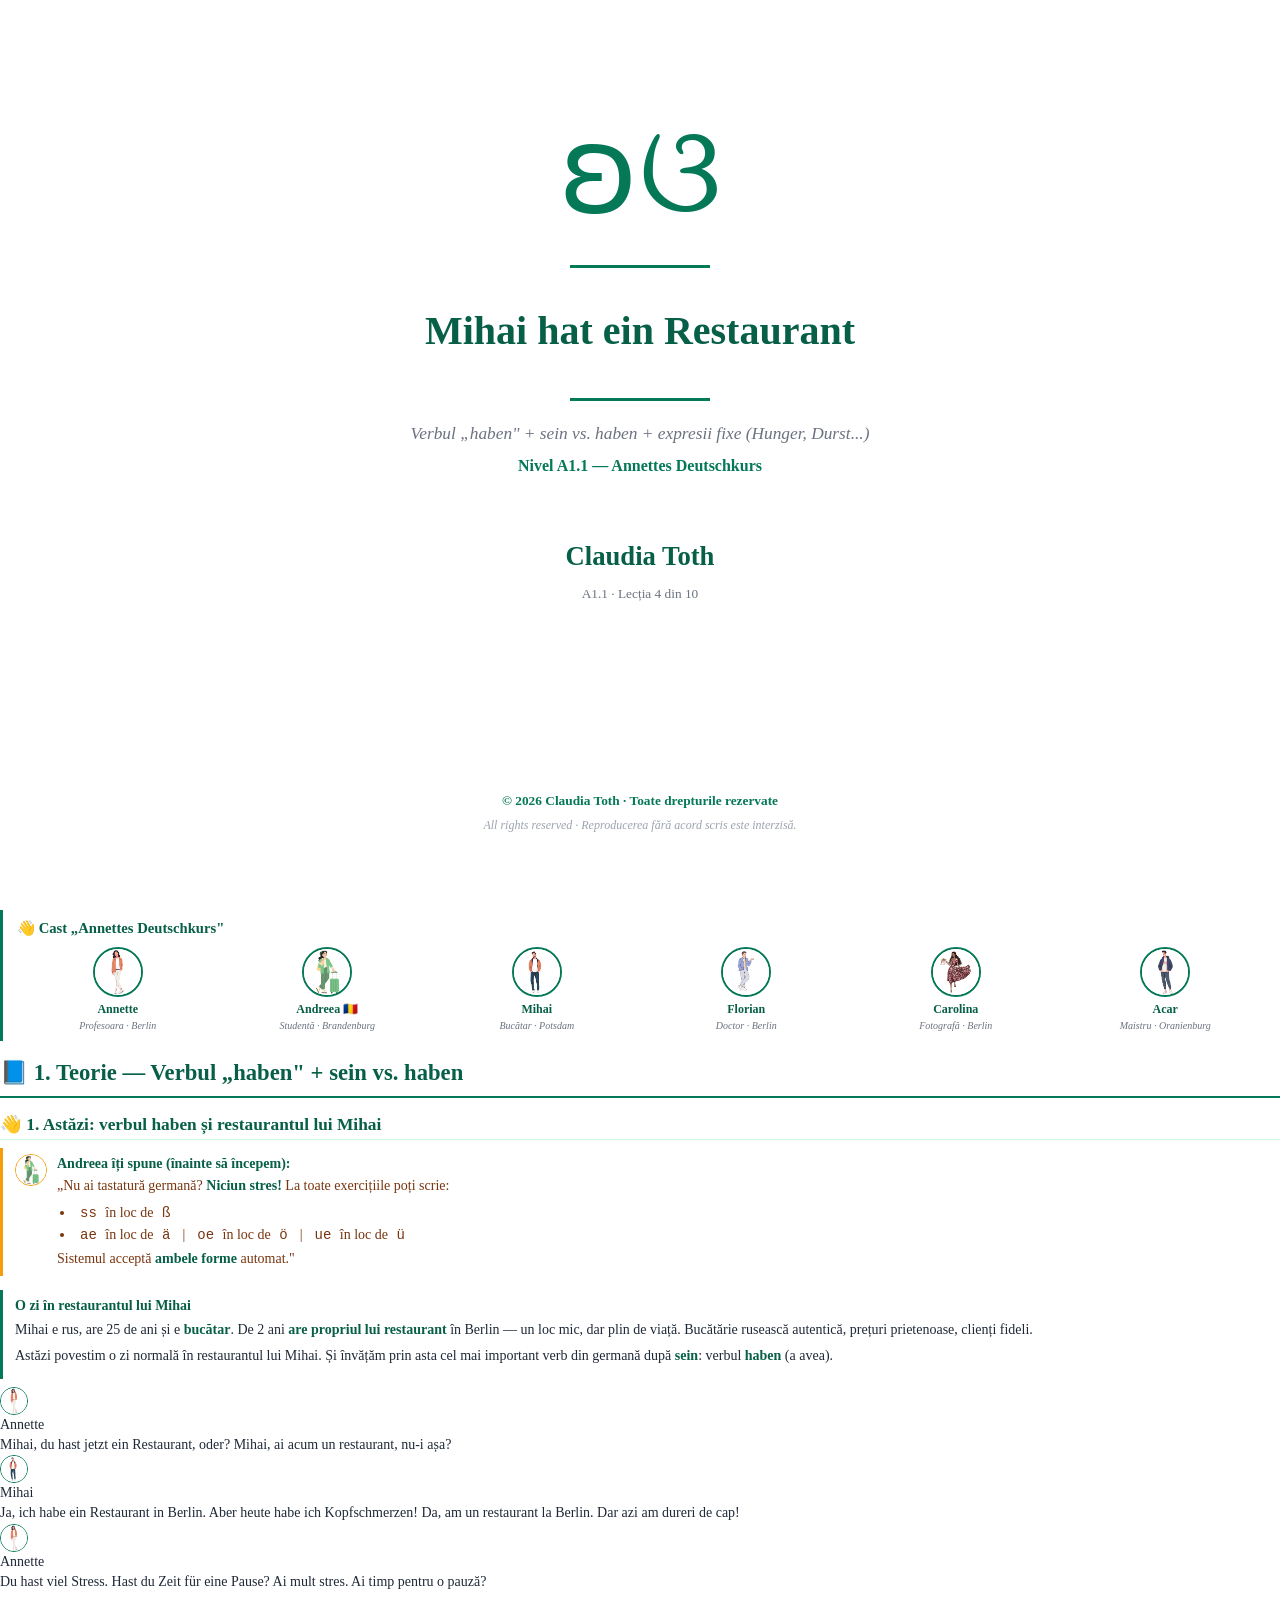
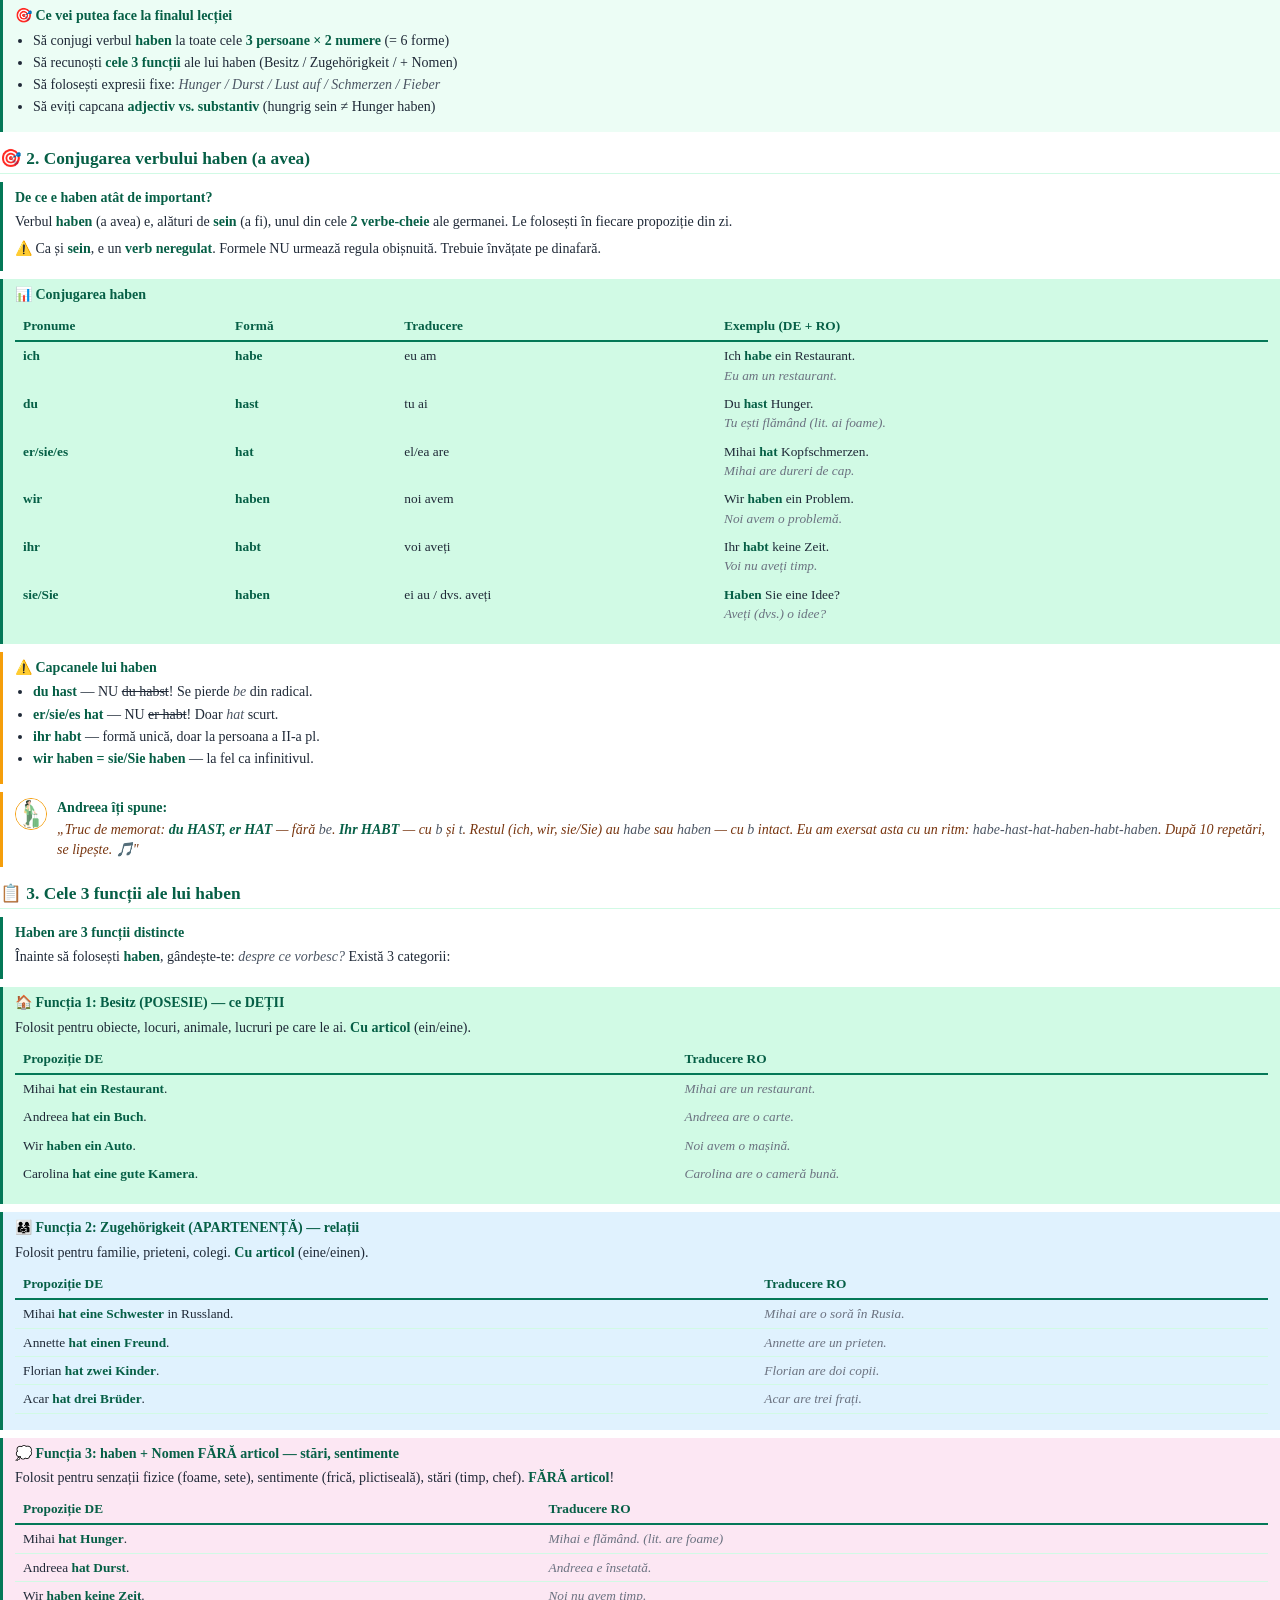
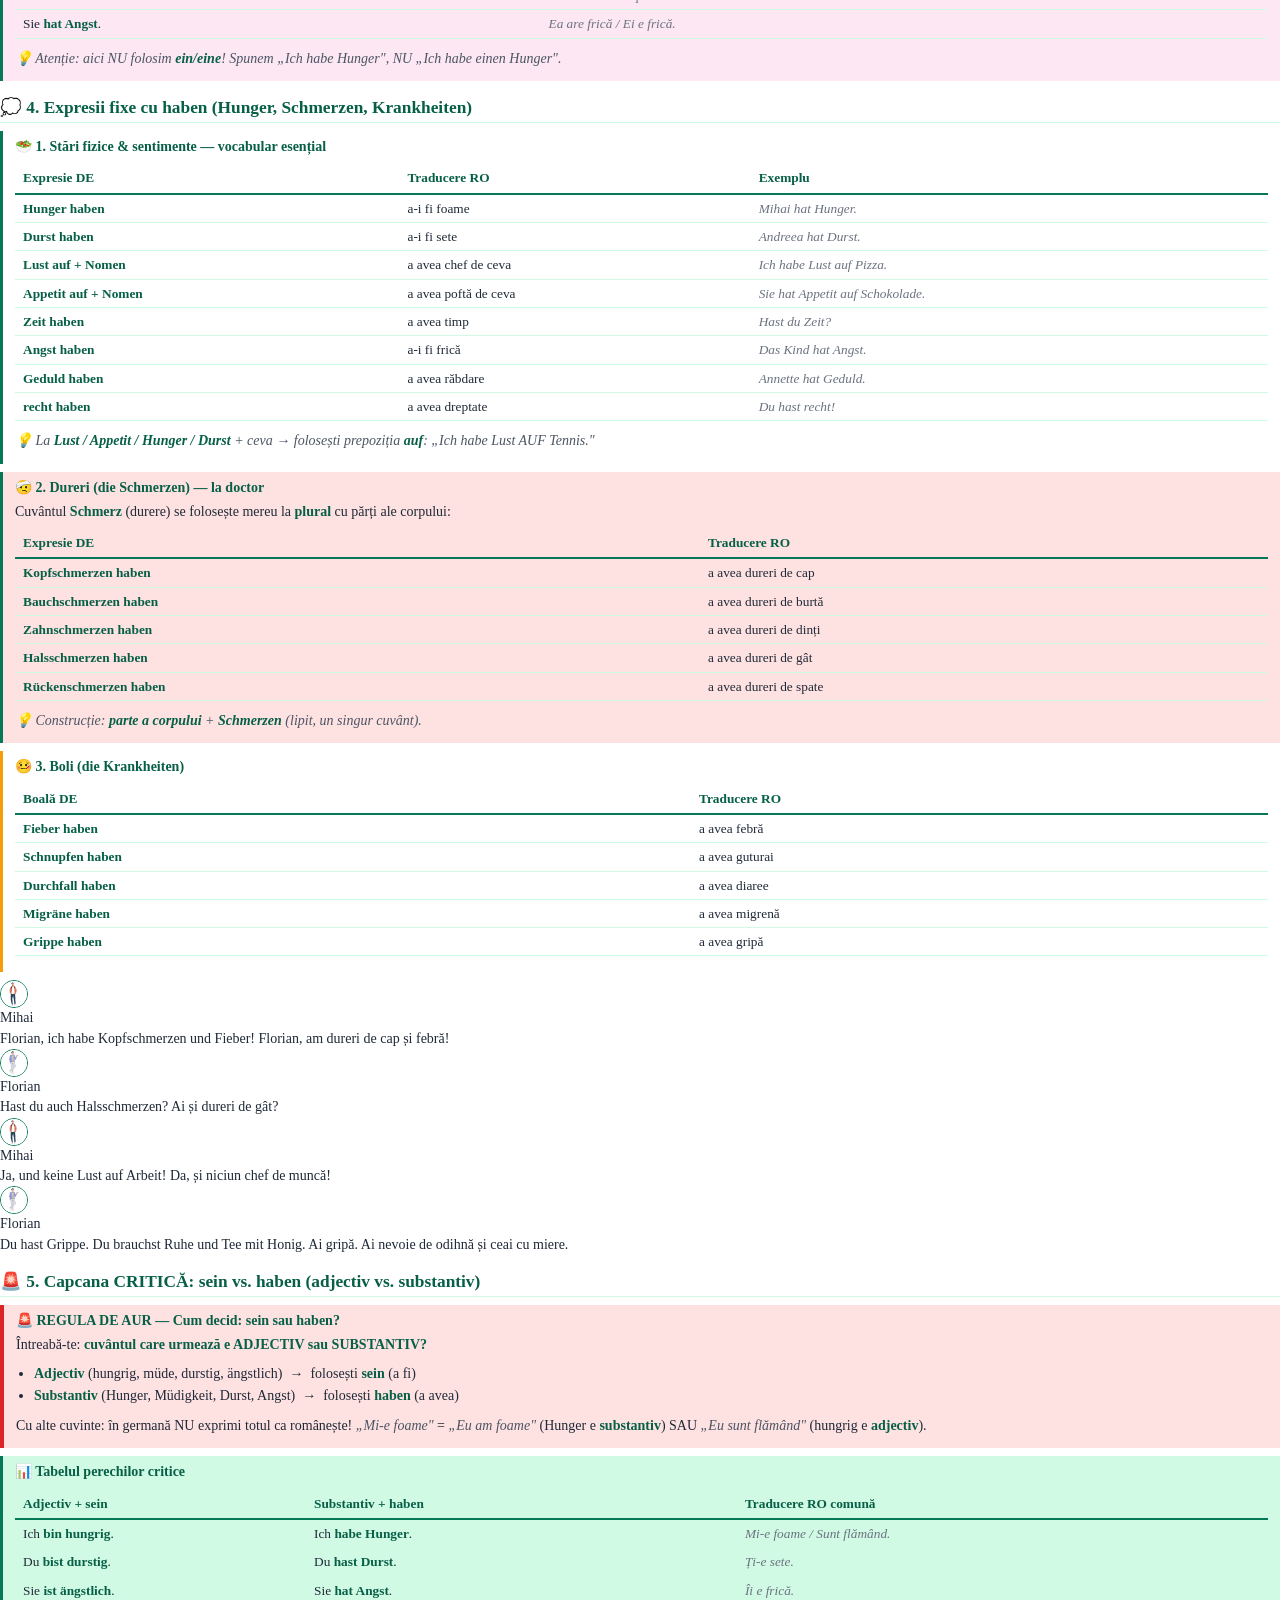
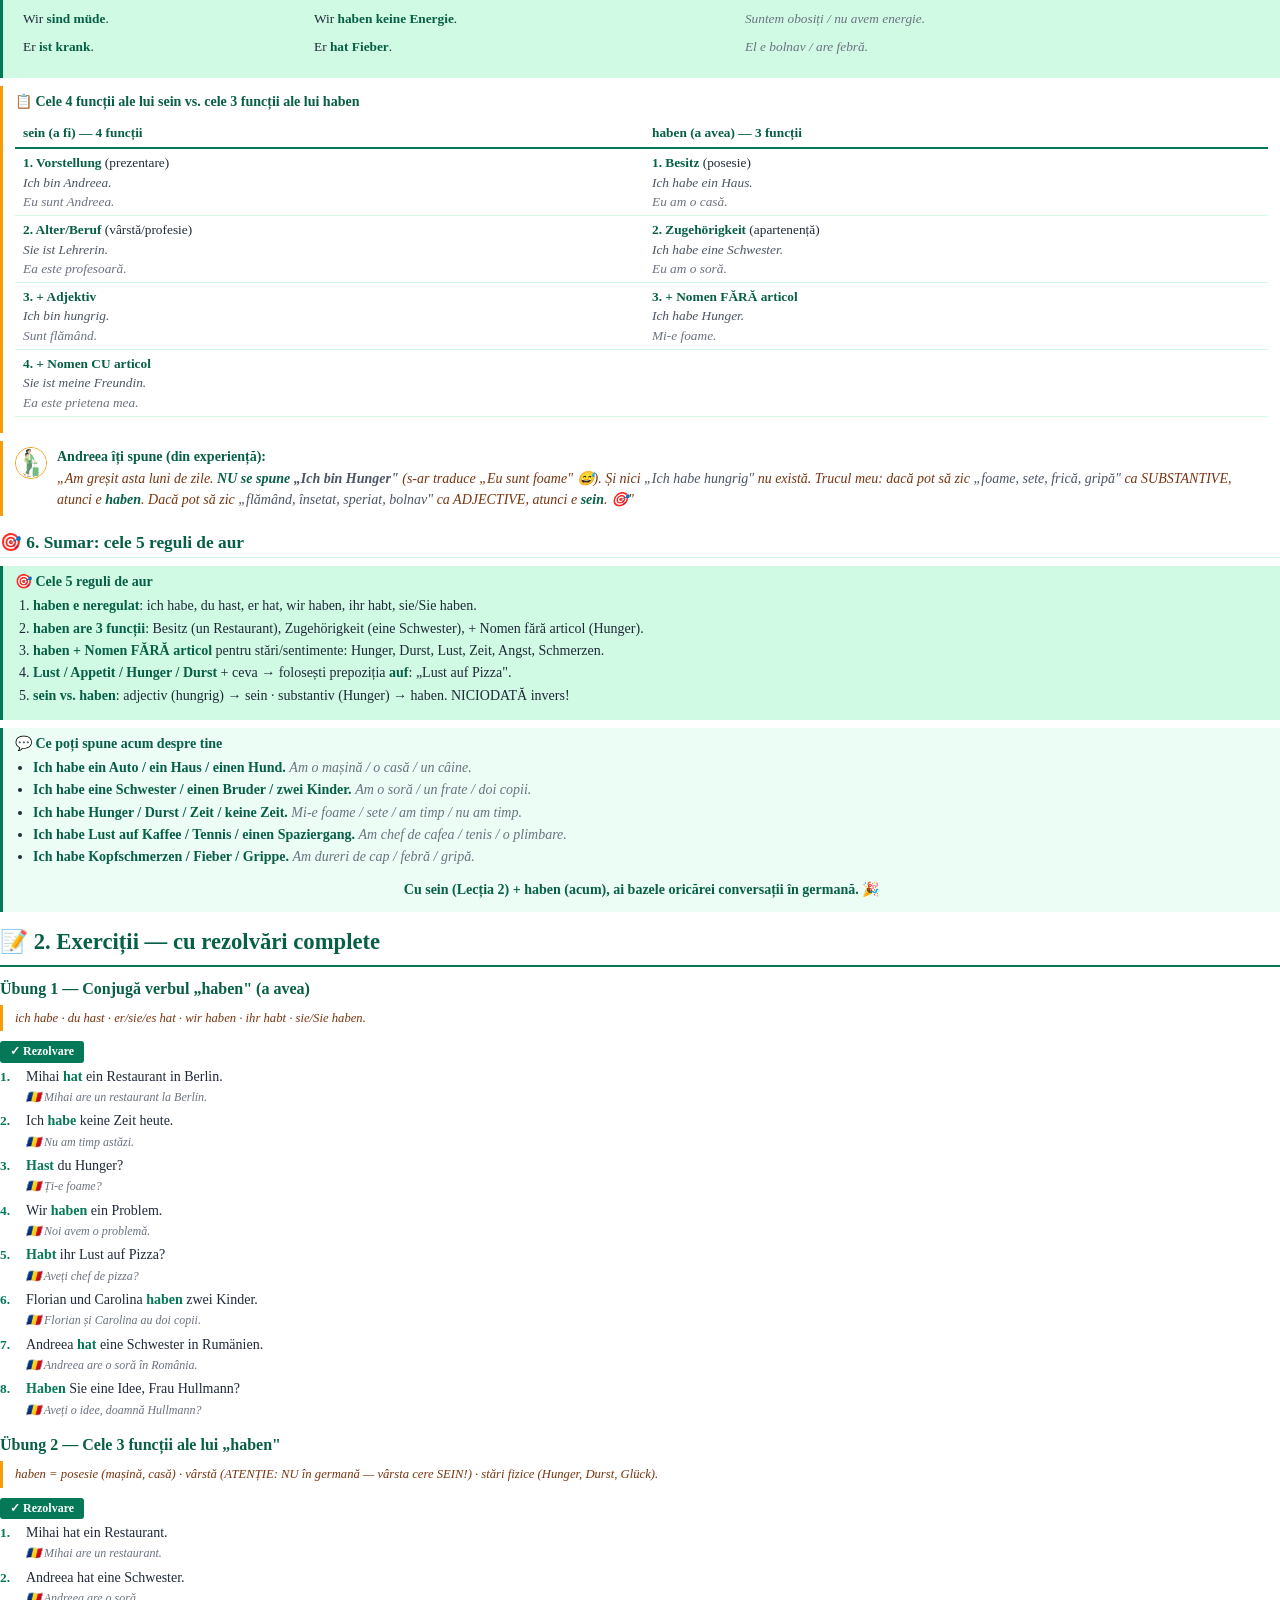
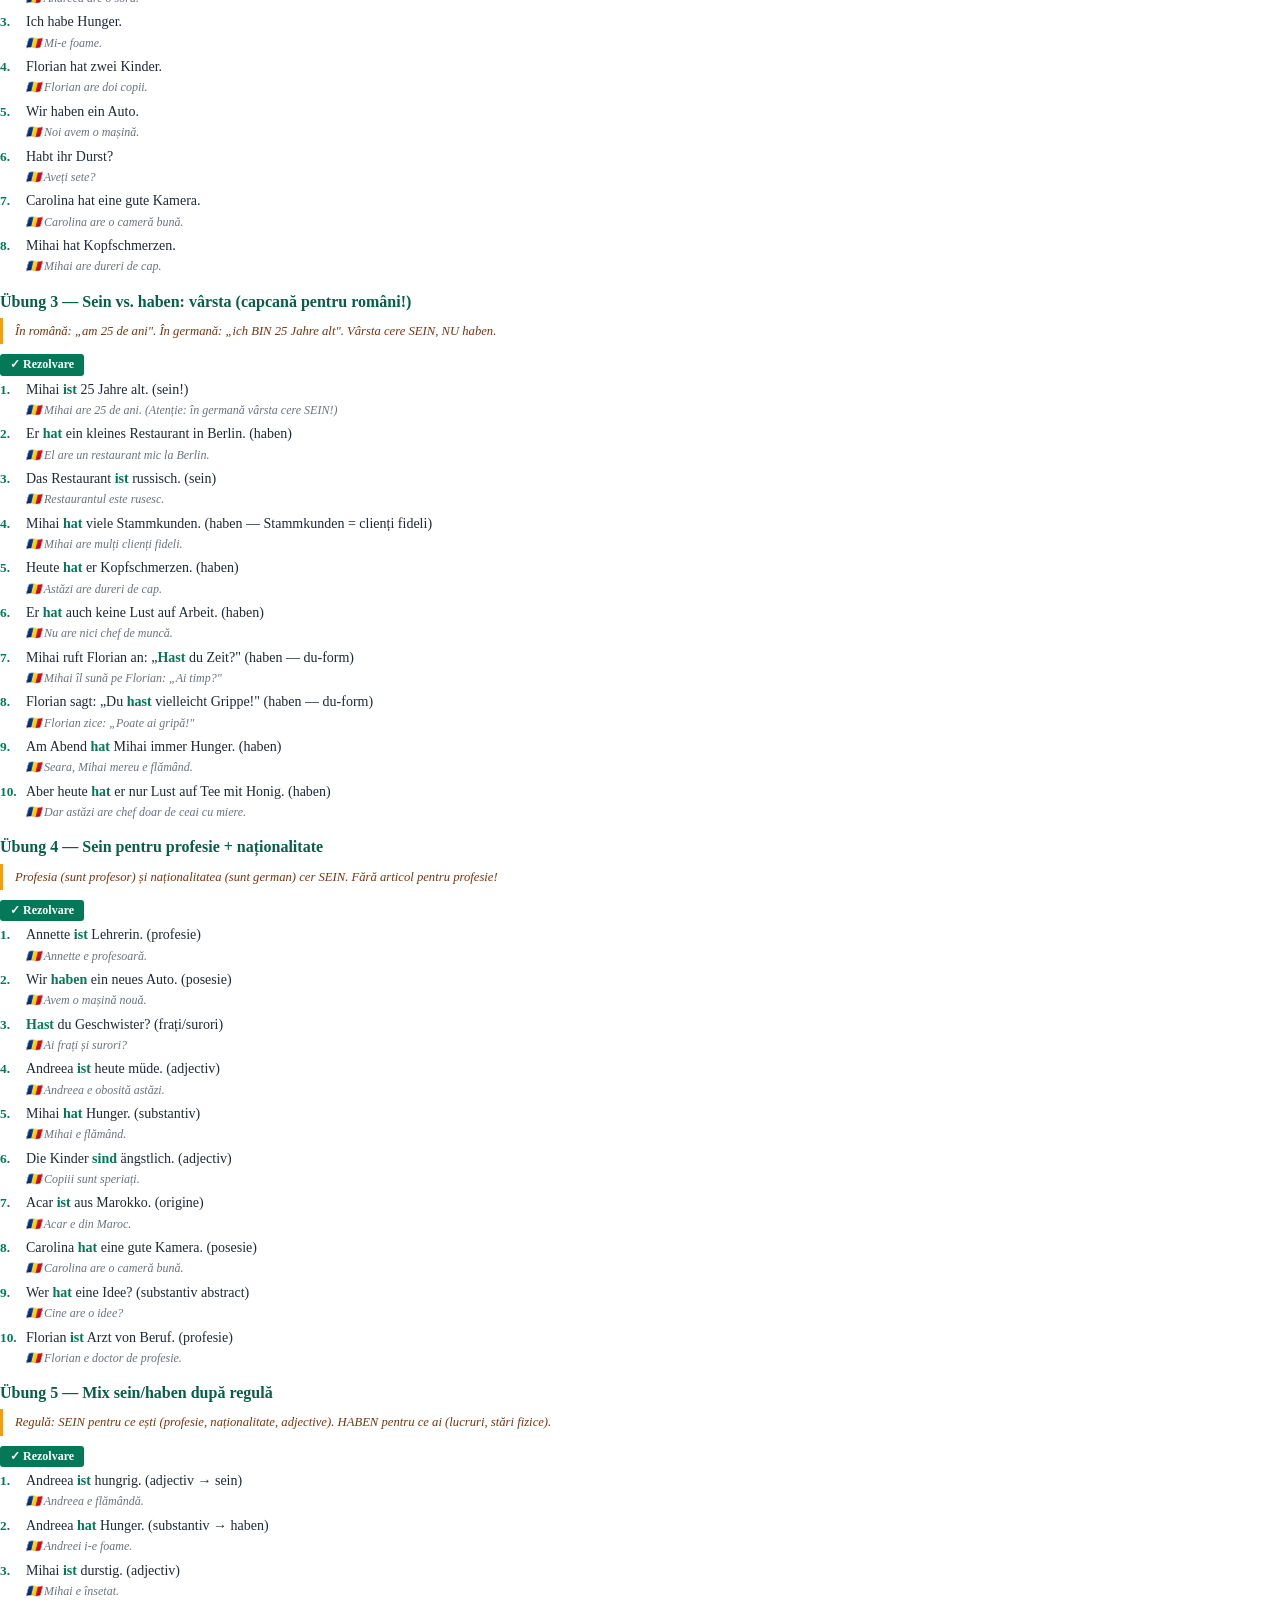
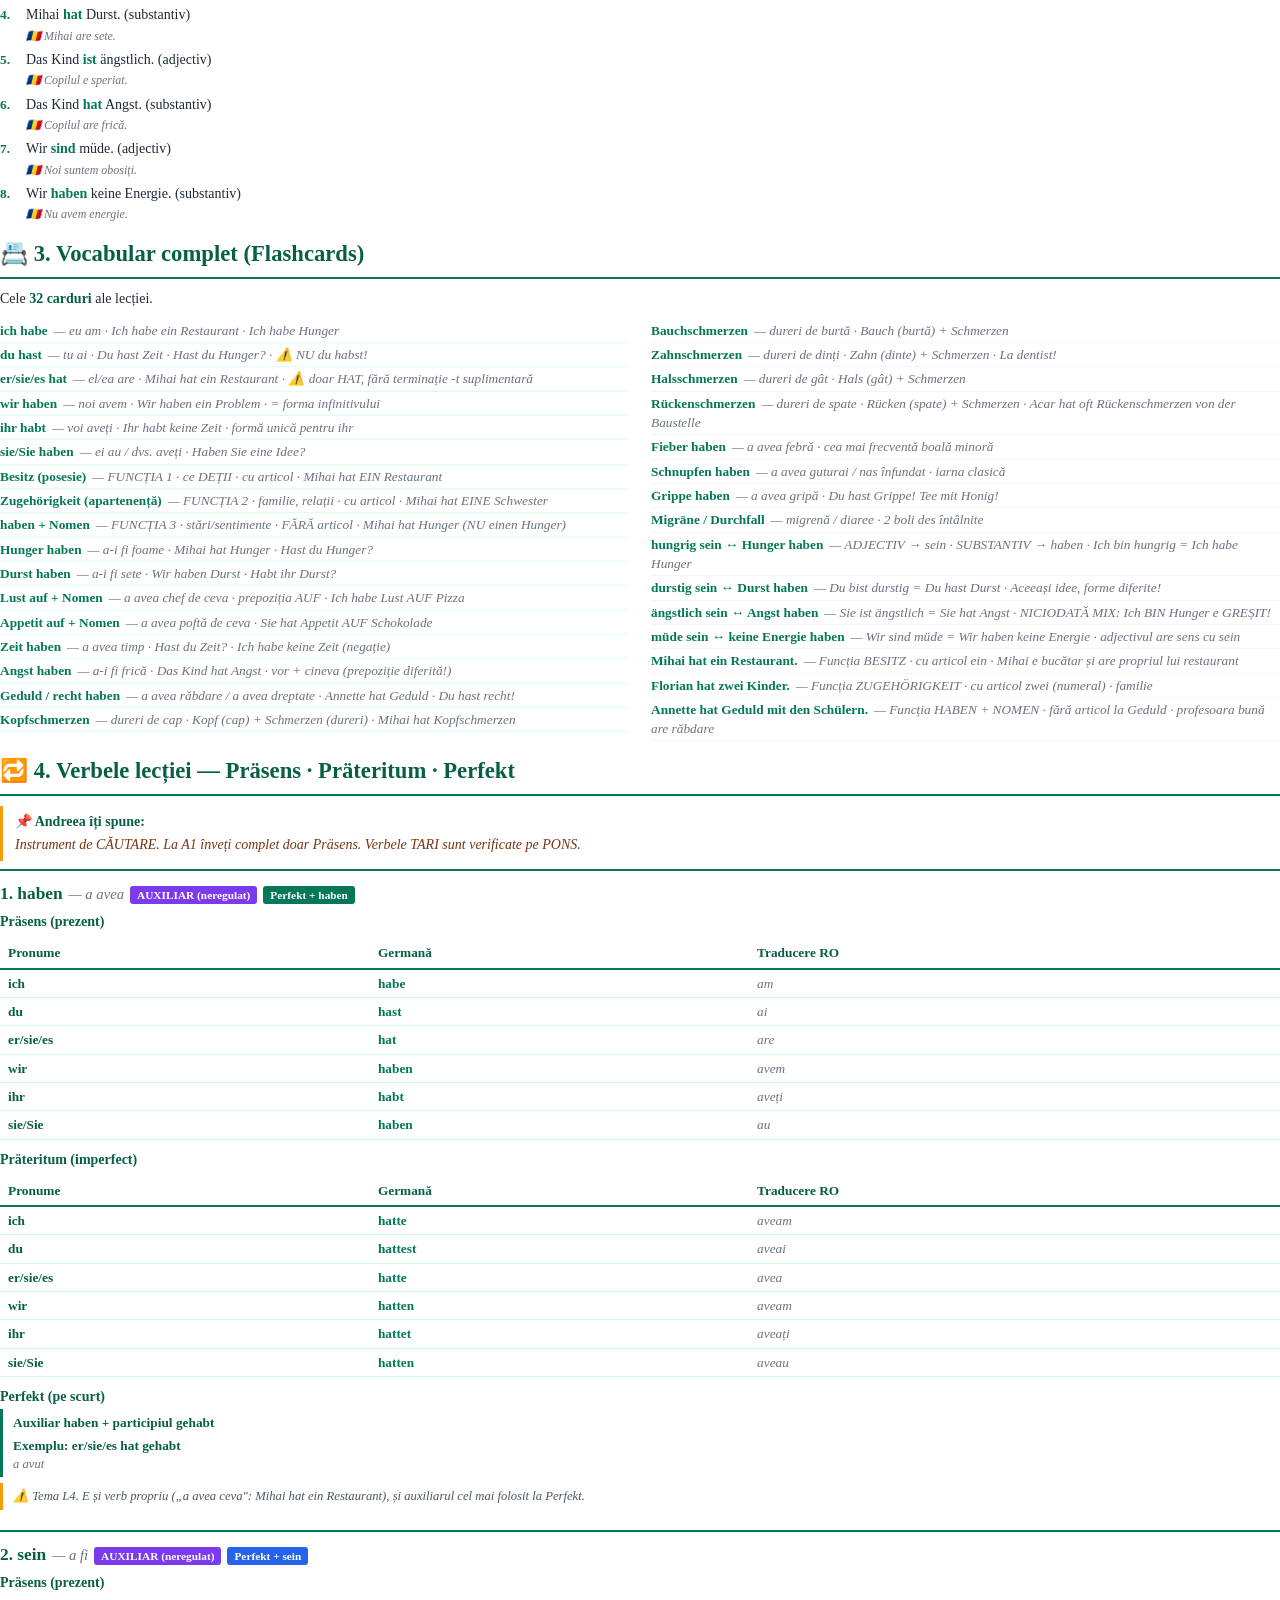
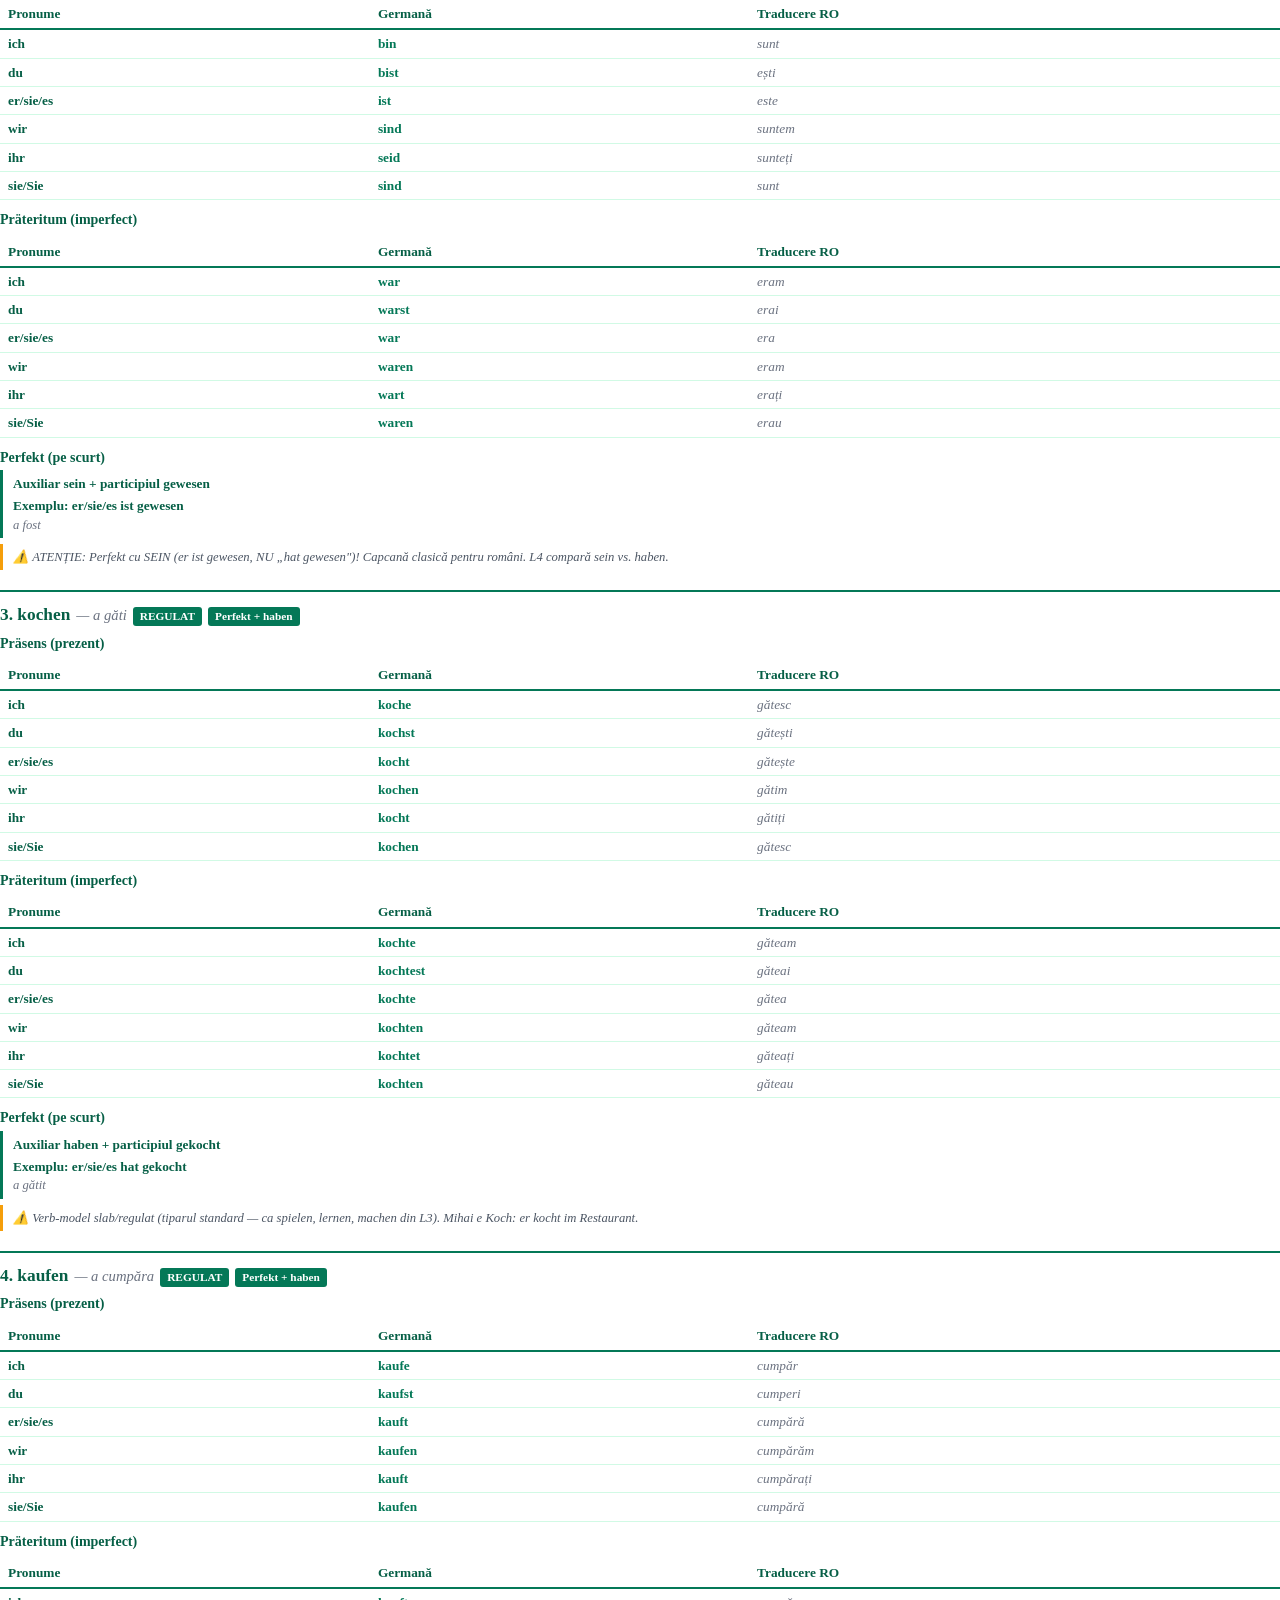
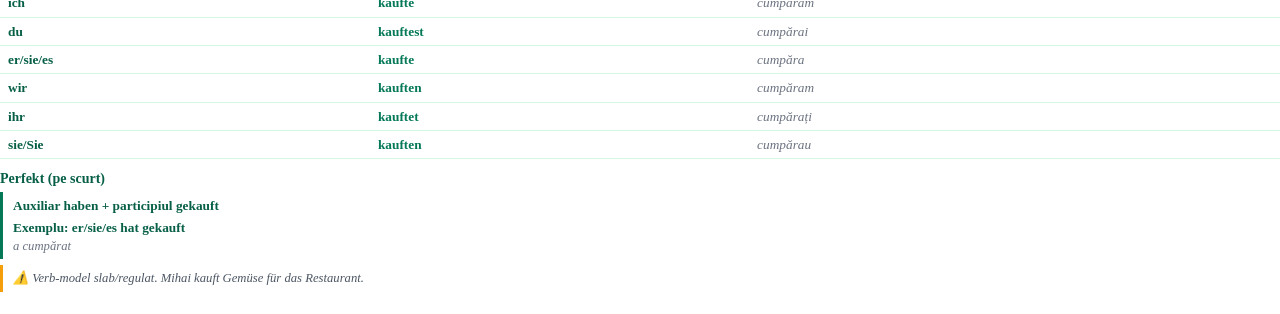
==== pdf.html @ 575aaa92 "PDF brandat: L4 — Mihai hat ein Restaurant (haben + sein vs haben). 17 pagini, 3.77 MB. 🤖 Generated " ====
<!DOCTYPE html>
<html lang="ro">
<head>
    <meta charset="UTF-8">
    <meta name="robots" content="noindex, nofollow">
    <title>Mihai hat ein Restaurant · Claudia Toth · A1.1 · Lecția 4</title>
    <style>
        @page { size: A4; margin: 22mm 18mm 22mm 18mm;
            @bottom-center { content: "ʚଓ Claudia Toth · Mihai hat ein Restaurant · A1.1 · Lecția 4 din 10 · © 2026 — Toate drepturile rezervate · pag. " counter(page) " / " counter(pages); font-size: 8.5pt; color: #047857; font-family: 'Georgia', 'Times New Roman', serif; }
        }
        @page :first { margin: 0; @bottom-center { content: ""; } }
        * { box-sizing: border-box; margin: 0; padding: 0; }
        body { font-family: 'Georgia', 'Times New Roman', serif; color: #1f2937; line-height: 1.45; font-size: 10.5pt; -webkit-print-color-adjust: exact; print-color-adjust: exact; }
        .cover { width: 100%; min-height: 100vh; padding: 80px 60px 60px; text-align: center; display: flex; flex-direction: column; align-items: center; justify-content: flex-start; page-break-after: always; }
        .cover-symbol { font-size: 90pt; color: #047857; line-height: 1; margin: 30px 0 15px; font-family: 'Segoe UI Emoji', 'Segoe UI', sans-serif; }
        .cover-divider { width: 140px; height: 3px; background: #047857; margin: 20px 0; border: none; }
        .cover-title { font-size: 30pt; color: #065f46; font-weight: bold; margin: 14px 0 18px; font-family: 'Georgia', serif; }
        .cover-subtitle { font-size: 13pt; color: #6b7280; font-style: italic; margin-bottom: 8px; }
        .cover-level { font-size: 12pt; color: #047857; font-weight: bold; margin-bottom: 60px; }
        .cover-author { font-size: 20pt; color: #065f46; font-weight: bold; margin-bottom: 8px; }
        .cover-series { font-size: 10pt; color: #6b7280; margin-bottom: 80px; }
        .cover-copyright { margin-top: auto; font-size: 10pt; color: #047857; font-weight: 600; }
        .cover-notice { font-size: 9pt; color: #9ca3af; font-style: italic; margin-top: 6px; }
        .content { padding: 0; }
        h1.chapter { color: #065f46; padding: 0 0 6px 0; font-size: 17pt; margin: 14px 0 10px; border-bottom: 2px solid #047857; font-family: 'Georgia', serif; page-break-after: avoid; }
        h2.sub-chapter { color: #065f46; font-size: 13pt; margin: 14px 0 6px; padding-bottom: 2px; border-bottom: 1px solid #d1fae5; font-family: 'Georgia', serif; page-break-after: avoid; }
        p { margin-bottom: 6px; }
        strong { color: #065f46; }
        em { color: #4b5563; font-style: italic; }
        ul, ol { margin: 4px 0 8px 22px; }
        li { margin-bottom: 2px; }
        .theory-box { background: transparent; border-left: 3px solid #047857; padding: 6px 12px; margin: 8px 0; page-break-inside: avoid; }
        .theory-box h4 { color: #065f46; font-size: 10.5pt; margin-bottom: 4px; }
        .info-box { border-left-color: #3b82f6; }
        .warn-box { border-left-color: #f59e0b; }
        .example-box { border-left: 2px dashed #047857; padding: 4px 12px; margin: 4px 0; page-break-inside: avoid; }
        .example-box .de { color: #065f46; font-weight: 600; }
        .example-box .ro { color: #6b7280; font-style: italic; font-size: 9.5pt; margin-top: 1px; }
        table { width: 100%; border-collapse: collapse; margin: 6px 0 10px; font-size: 10pt; page-break-inside: avoid; }
        table thead { background: transparent; }
        table th { padding: 5px 8px; text-align: left; font-weight: bold; color: #065f46; border-bottom: 2px solid #047857; }
        table td { padding: 4px 8px; border-bottom: 1px solid #d1fae5; vertical-align: top; }
        td.verb { color: #047857; font-weight: bold; }
        td.ro-text { color: #6b7280; font-style: italic; }
        .ro-translation { display: block; color: #6b7280; font-style: italic; font-size: 9pt; margin-top: 1px; }
        .andreea-note { border-left: 3px solid #f59e0b; padding: 6px 12px; margin: 8px 0; page-break-inside: avoid; font-style: italic; color: #78350f; display: flex; gap: 10px; align-items: flex-start; }
        .andreea-note .speaker { font-weight: bold; font-style: normal; color: #065f46; margin-bottom: 2px; }
        .andreea-note-avatar { width: 32px; height: 32px; border-radius: 50%; object-fit: cover; flex-shrink: 0; border: 1.5px solid #f59e0b; }
        .andreea-note-content { display: block; flex: 1; }
        .dialog-avatar { width: 28px; height: 28px; border-radius: 50%; object-fit: cover; border: 1.5px solid #047857; vertical-align: middle; margin-right: 6px; }
        .cast-banner { border-left: 3px solid #047857; padding: 8px 14px; margin: 10px 0 16px; page-break-inside: avoid; }
        .cast-banner h4 { color: #065f46; font-size: 11pt; margin-bottom: 8px; }
        .cast-grid { display: grid; grid-template-columns: repeat(6, 1fr); gap: 8px; }
        .cast-card { text-align: center; font-size: 8.5pt; page-break-inside: avoid; }
        .cast-card img { width: 50px; height: 50px; border-radius: 50%; object-fit: cover; display: block; margin: 0 auto 4px; border: 2px solid #047857; }
        .cast-card .name { color: #065f46; font-weight: bold; font-size: 9pt; display: block; }
        .cast-card .detail { color: #6b7280; font-style: italic; font-size: 7.5pt; display: block; }
        .ex-block { margin-bottom: 14px; page-break-inside: avoid; }
        .ex-block h3 { color: #065f46; font-size: 12pt; margin-bottom: 5px; }
        .ex-block .instruction { border-left: 3px solid #f59e0b; padding: 4px 12px; margin-bottom: 6px; font-size: 9.5pt; color: #78350f; font-style: italic; }
        .rezolvare-banner { display: inline-block; background: #047857; color: white; padding: 2px 10px; border-radius: 3px; font-size: 9pt; font-weight: bold; margin: 4px 0; -webkit-print-color-adjust: exact; print-color-adjust: exact; }
        .ex-item { display: flex; gap: 8px; margin-bottom: 5px; align-items: flex-start; }
        .ex-num { color: #047857; font-weight: bold; font-size: 10pt; flex-shrink: 0; min-width: 18px; }
        .ex-num::after { content: "."; }
        .ex-body { flex: 1; }
        .ex-q { margin-bottom: 2px; }
        .ex-a { color: #047857; font-weight: bold; font-size: 10pt; margin-top: 2px; }
        .ex-a::before { content: "✓ Rezolvare: "; color: #065f46; }
        .ex-explanation { color: #6b7280; font-size: 9pt; font-style: italic; margin-top: 1px; }
        .options { margin-left: 14px; color: #4b5563; font-size: 9.5pt; }
        .options .right { color: #047857; font-weight: bold; }
        .flashcards-grid { columns: 2; column-gap: 22px; margin-top: 8px; }
        .fc-row { break-inside: avoid; padding: 2px 0; border-bottom: 1px dotted #d1fae5; font-size: 10pt; }
        .fc-row .de { color: #047857; font-weight: bold; }
        .fc-row .ro { color: #6b7280; font-style: italic; margin-left: 6px; }
        .verb-card { border-top: 2px solid #047857; padding: 10px 0 8px 0; margin-bottom: 12px; page-break-inside: avoid; }
        .verb-card .vh { display: flex; align-items: baseline; flex-wrap: wrap; gap: 6px; margin-bottom: 6px; }
        .verb-card .vh .name { font-size: 13pt; color: #065f46; font-weight: bold; }
        .verb-card .vh .ro { color: #6b7280; font-style: italic; font-size: 11pt; }
        .verb-card .vh .badge { display: inline-block; padding: 1px 7px; border-radius: 3px; font-size: 8.5pt; color: white; font-weight: bold; -webkit-print-color-adjust: exact; print-color-adjust: exact; }
        .verb-card .vh .badge.strong { background: #dc2626; }
        .verb-card .vh .badge.weak { background: #047857; }
        .verb-card .vh .badge.aux { background: #7c3aed; }
        .verb-card .vh .badge.sein { background: #2563eb; }
        .verb-card .vh .badge.haben { background: #047857; }
        .verb-card h5 { color: #065f46; margin: 6px 0 2px; font-size: 10.5pt; }
        .verb-card .perfekt-box { border-left: 3px solid #047857; padding: 4px 10px; margin-top: 2px; font-size: 10pt; }
        .verb-card .perfekt-box .de { color: #065f46; font-weight: 600; }
        .verb-card .perfekt-box .ro { color: #6b7280; font-style: italic; font-size: 9.5pt; }
        .verb-card .note { font-size: 9.5pt; color: #4b5563; padding: 4px 10px; border-left: 3px solid #f59e0b; margin-top: 6px; font-style: italic; }
        .new-section { page-break-before: always; }
    </style>
</head>
<body>

<div class="cover">
    <div class="cover-symbol">ʚଓ</div>
    <hr class="cover-divider">
    <h1 class="cover-title">Mihai hat ein Restaurant</h1>
    <hr class="cover-divider">
    <p class="cover-subtitle">Verbul „haben" + sein vs. haben + expresii fixe (Hunger, Durst...)</p>
    <p class="cover-level">Nivel A1.1 — Annettes Deutschkurs</p>
    <p class="cover-author">Claudia Toth</p>
    <p class="cover-series">A1.1 · Lecția 4 din 10</p>
    <div class="cover-copyright">© 2026 Claudia Toth · Toate drepturile rezervate</div>
    <p class="cover-notice">All rights reserved · Reproducerea fără acord scris este interzisă.</p>
</div>

<div id="pdf-content"></div>

<script src="theory.js"></script>
<script src="exercises.js"></script>
<script src="flashcards.js"></script>
<script src="verbs.js"></script>
<script src="pdf-builder.js"></script>

</body>
</html>
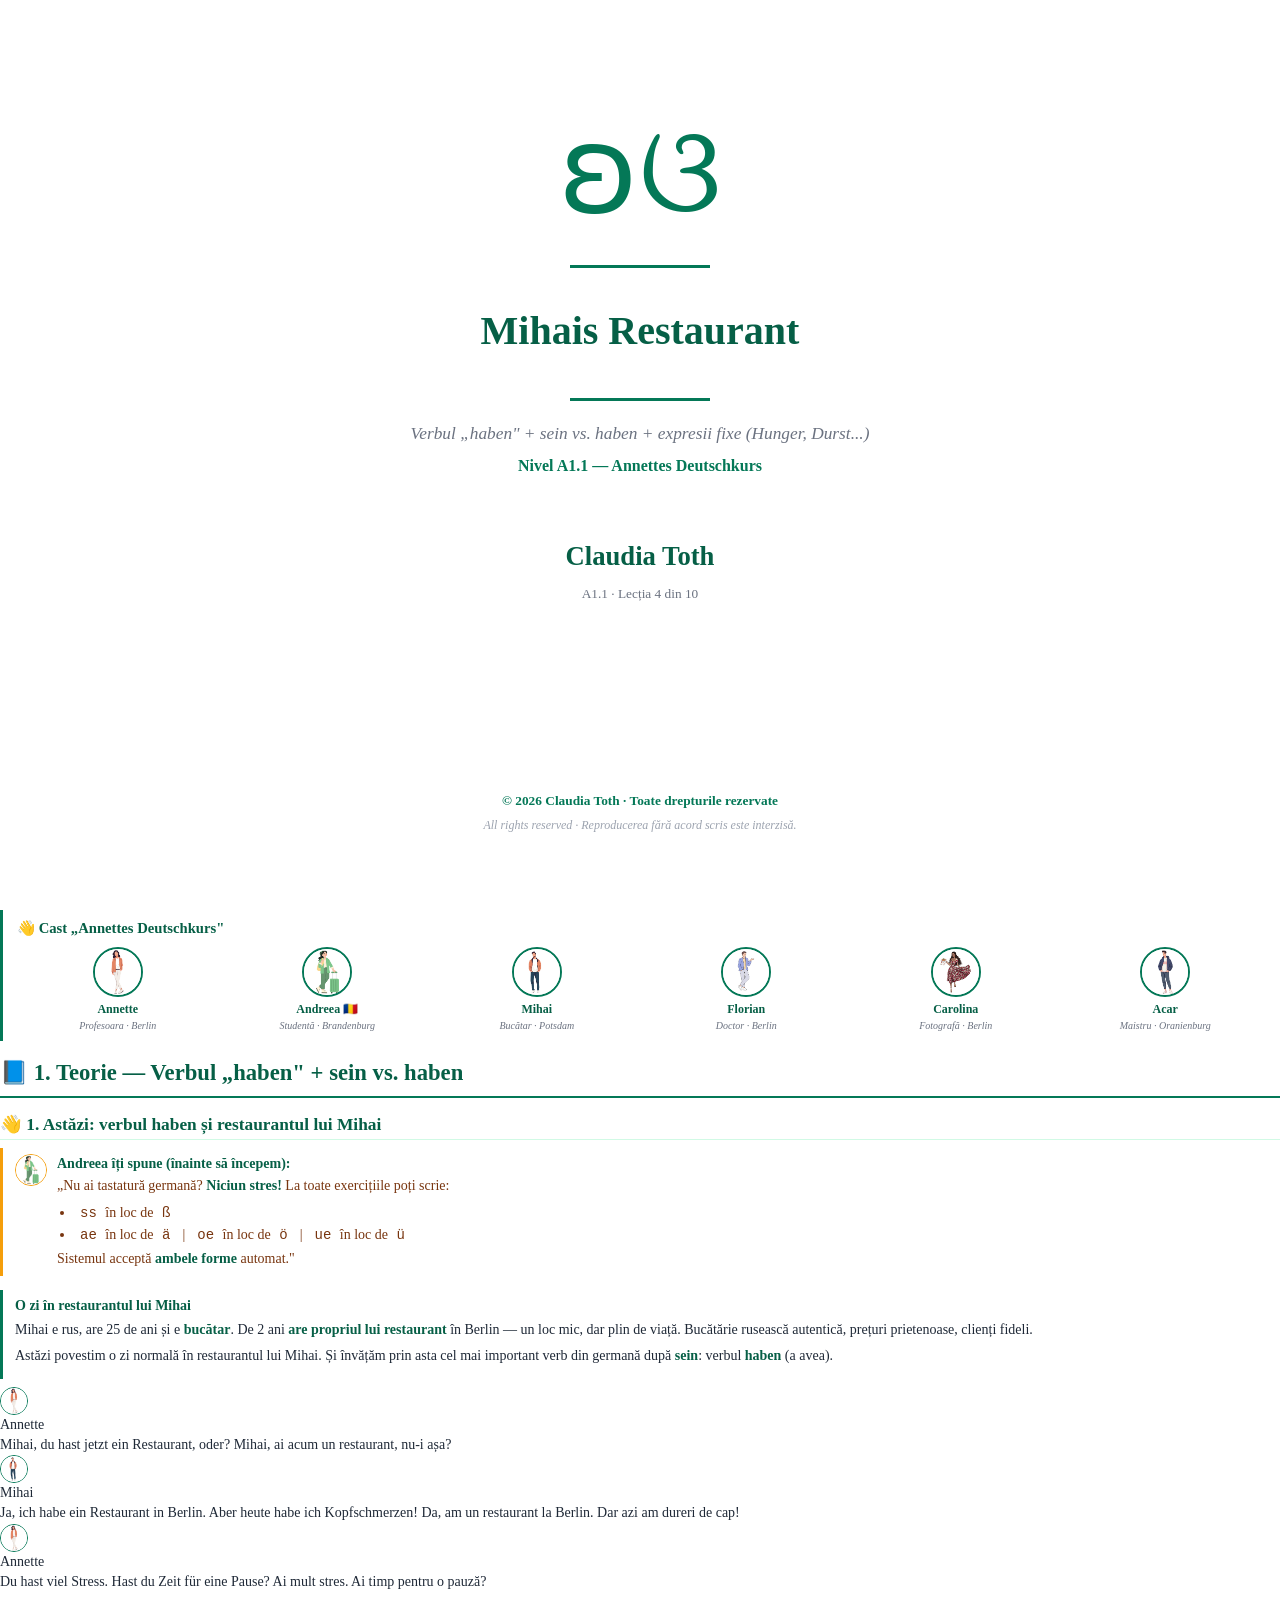
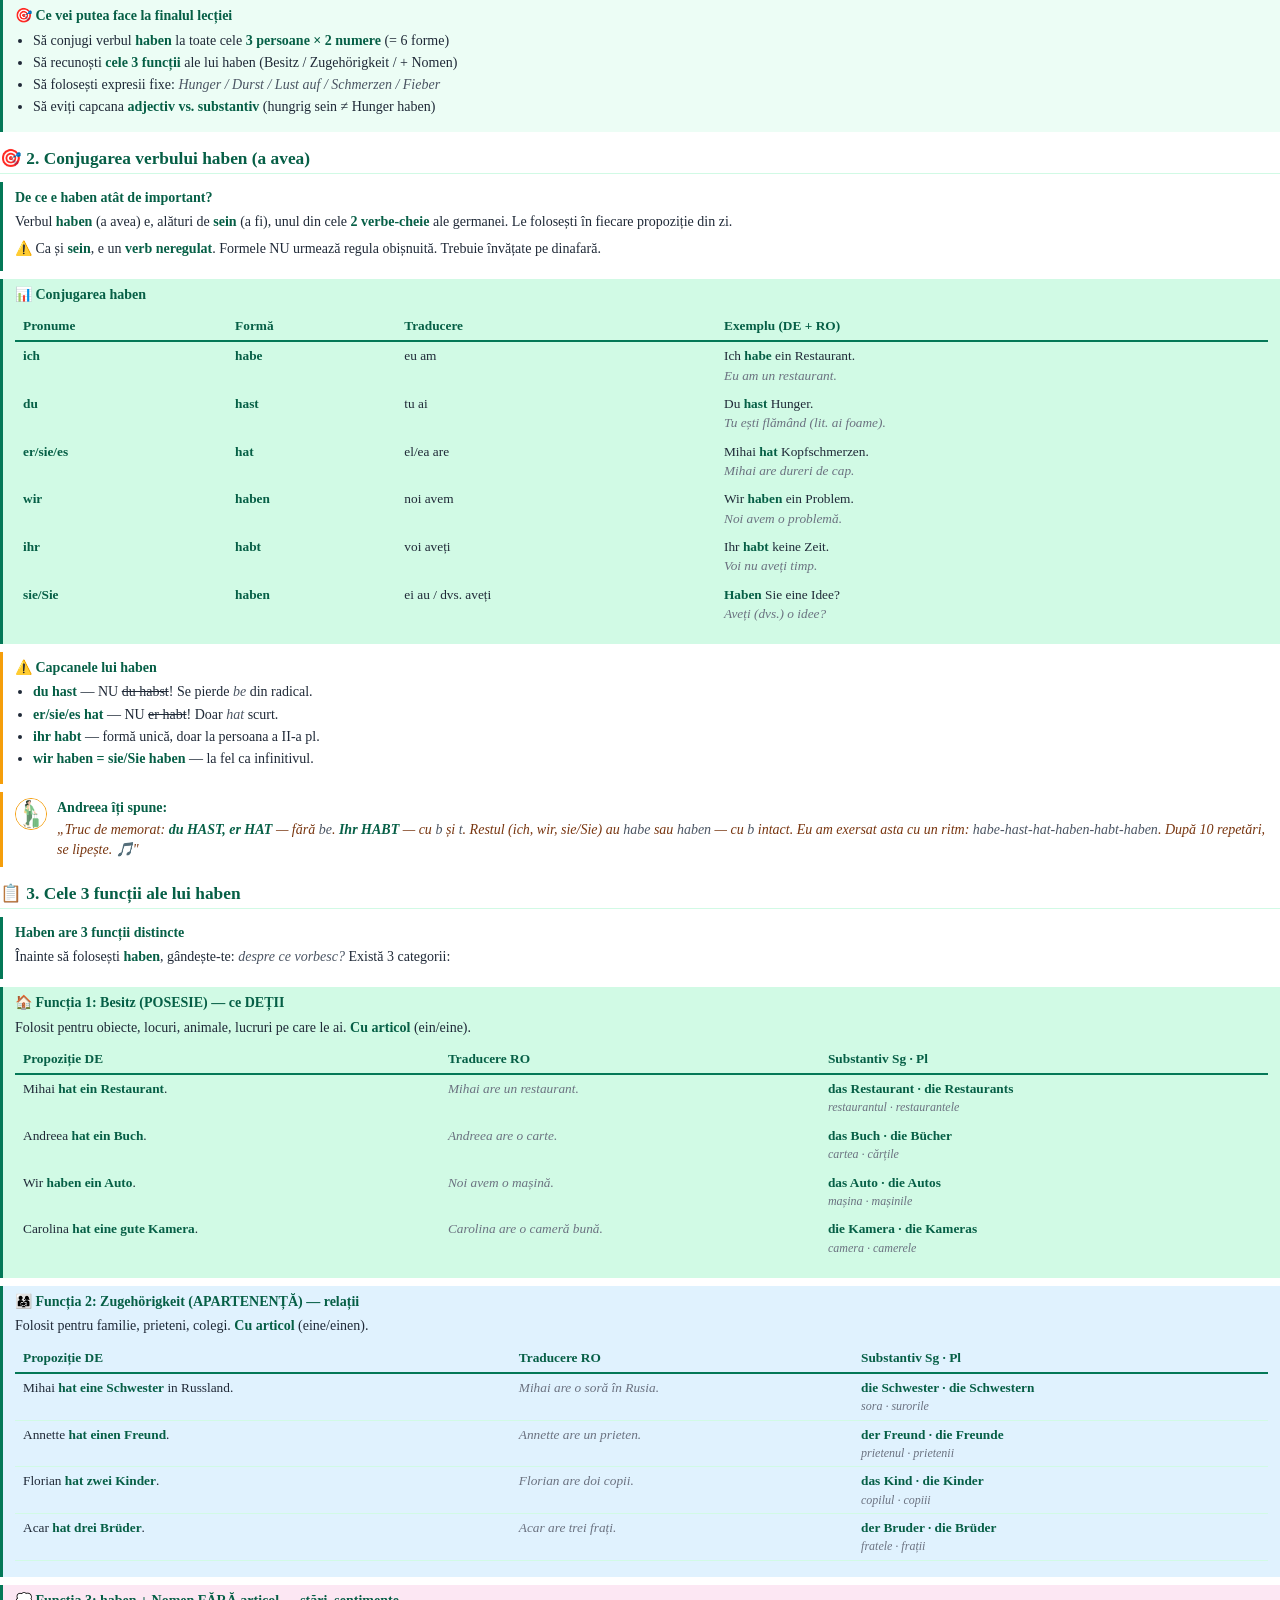
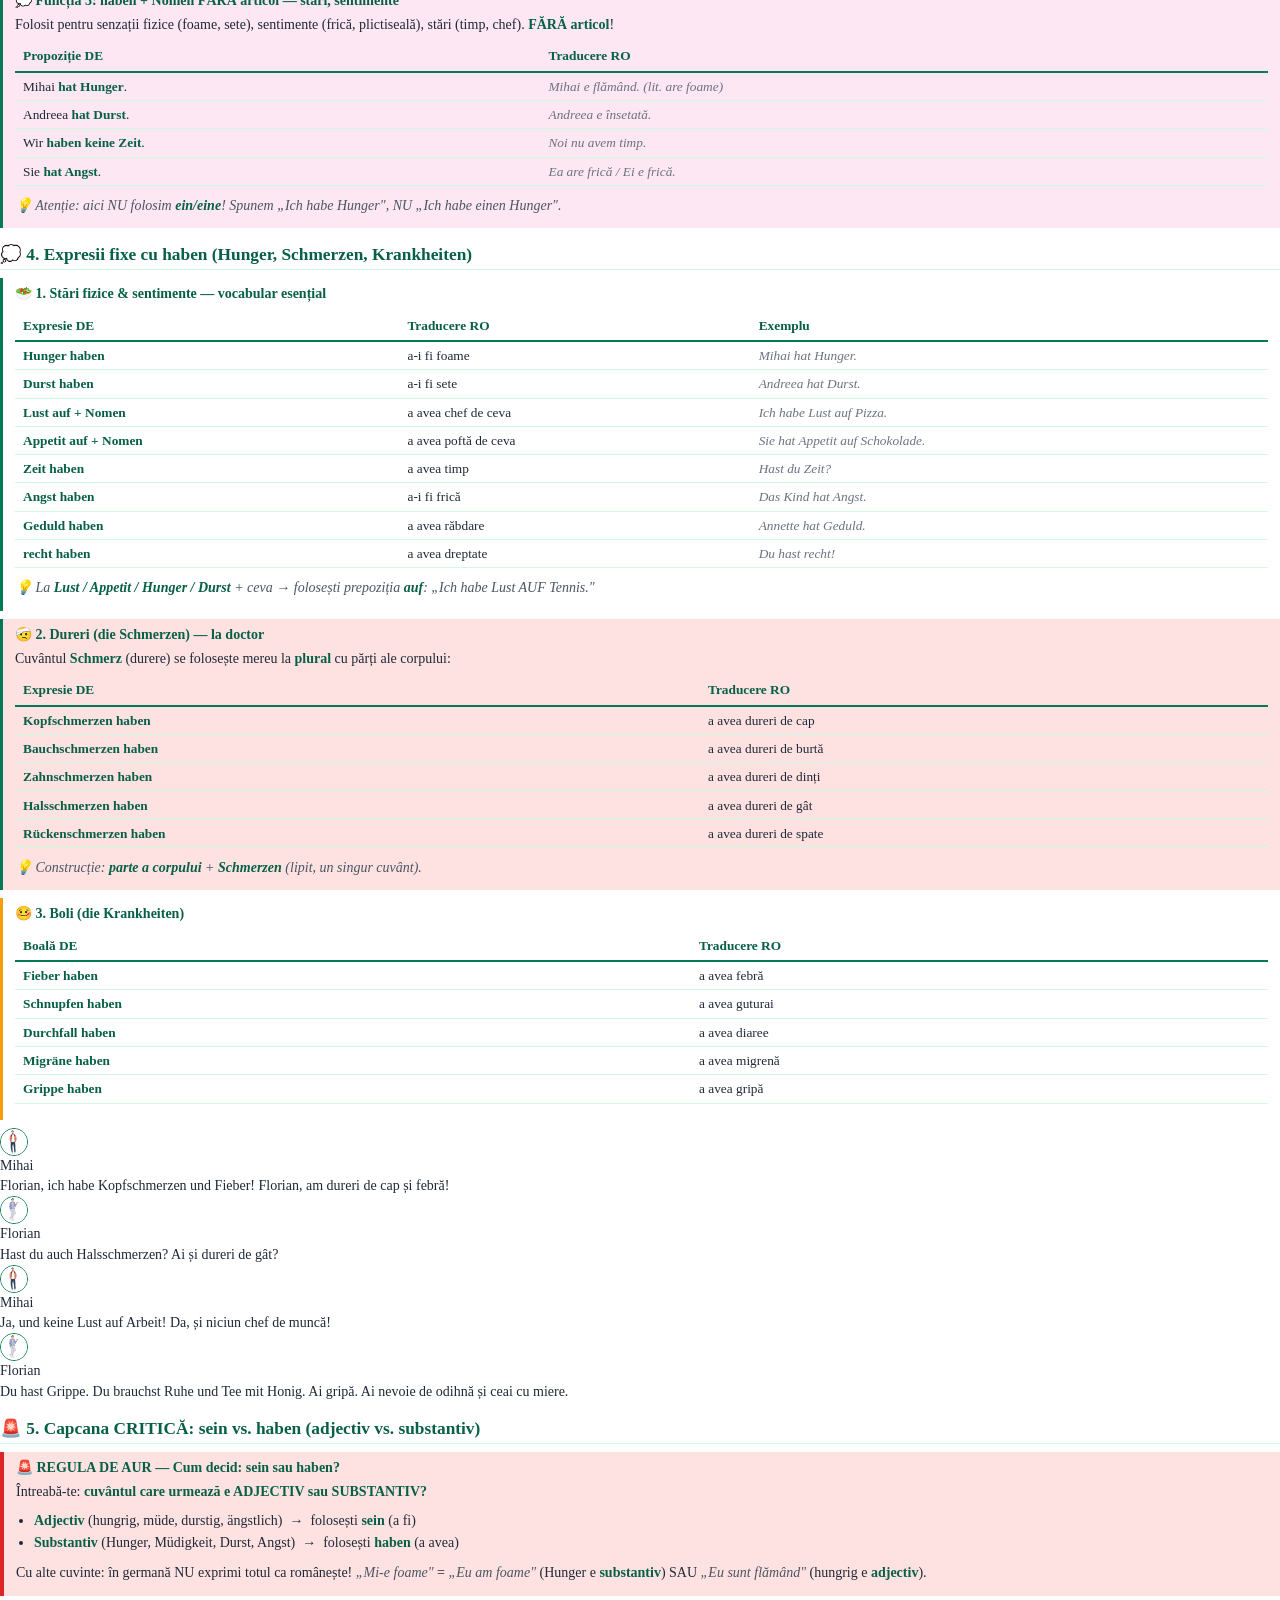
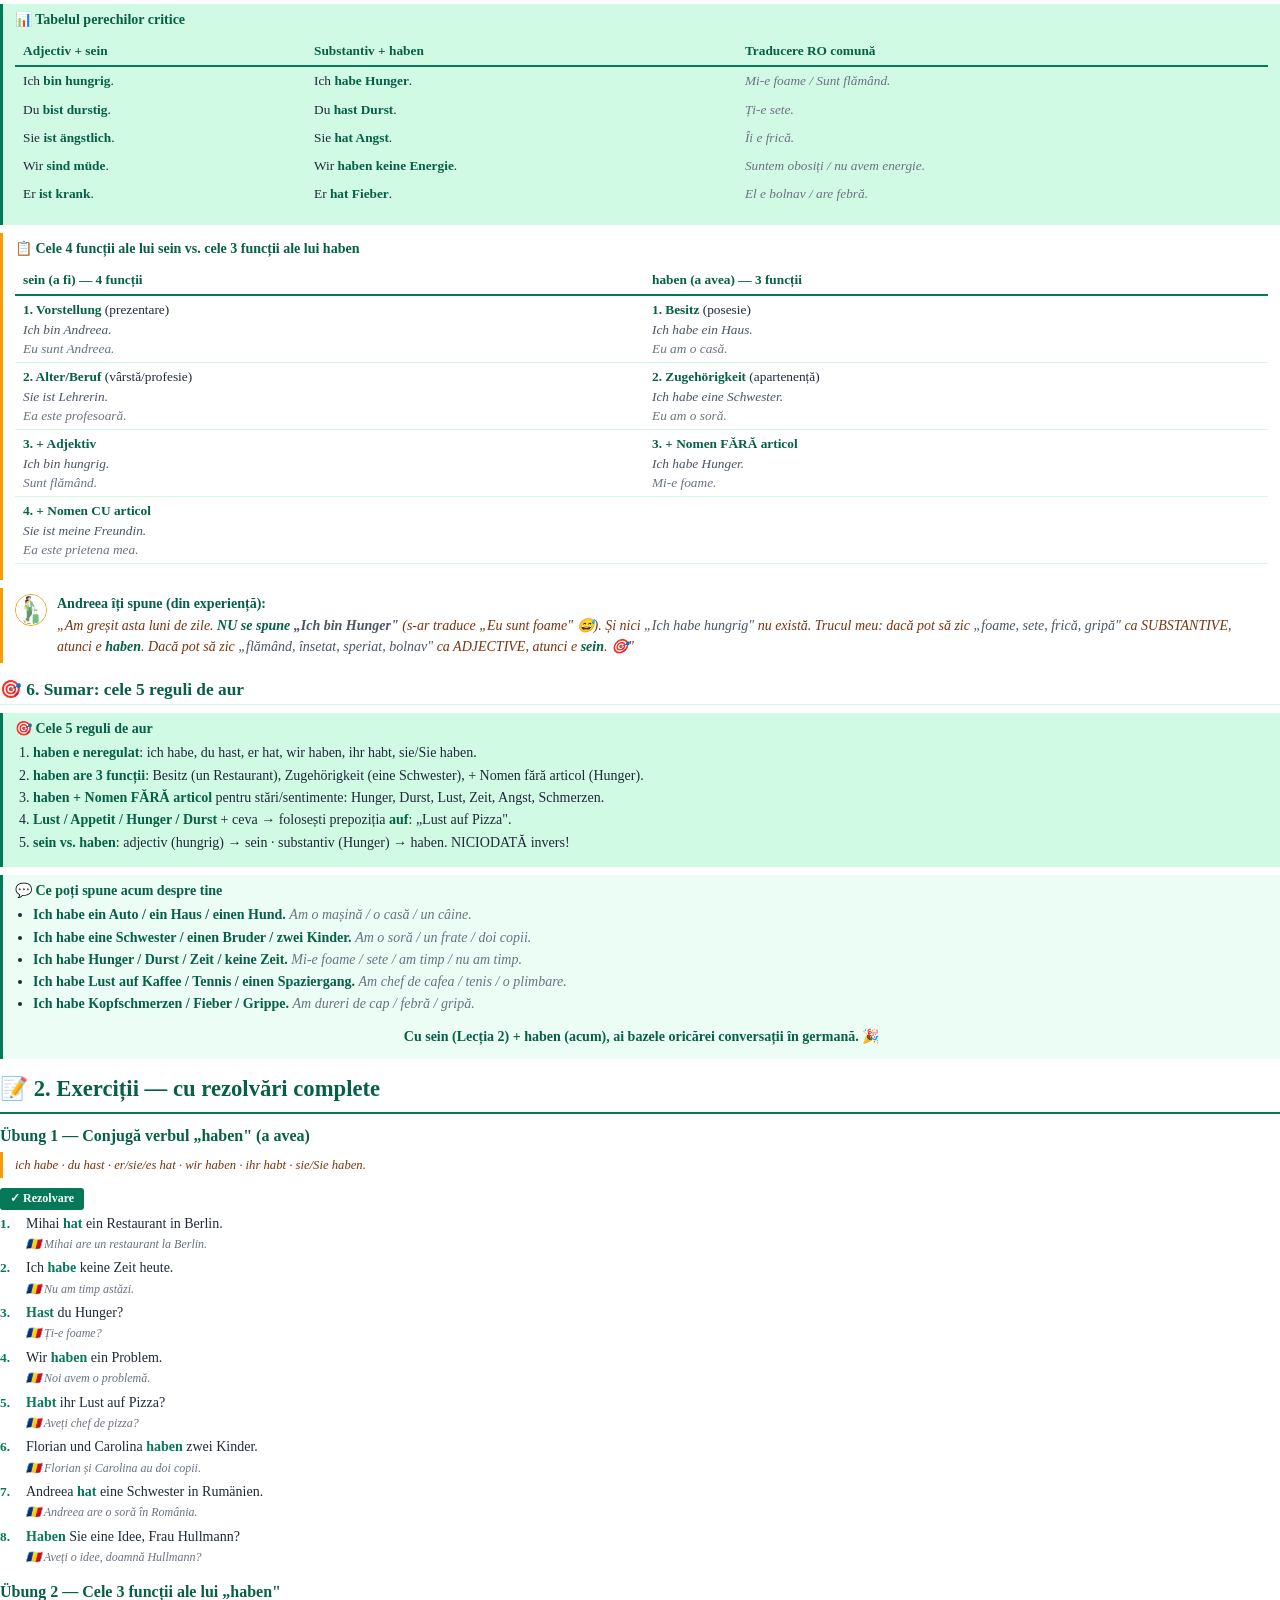
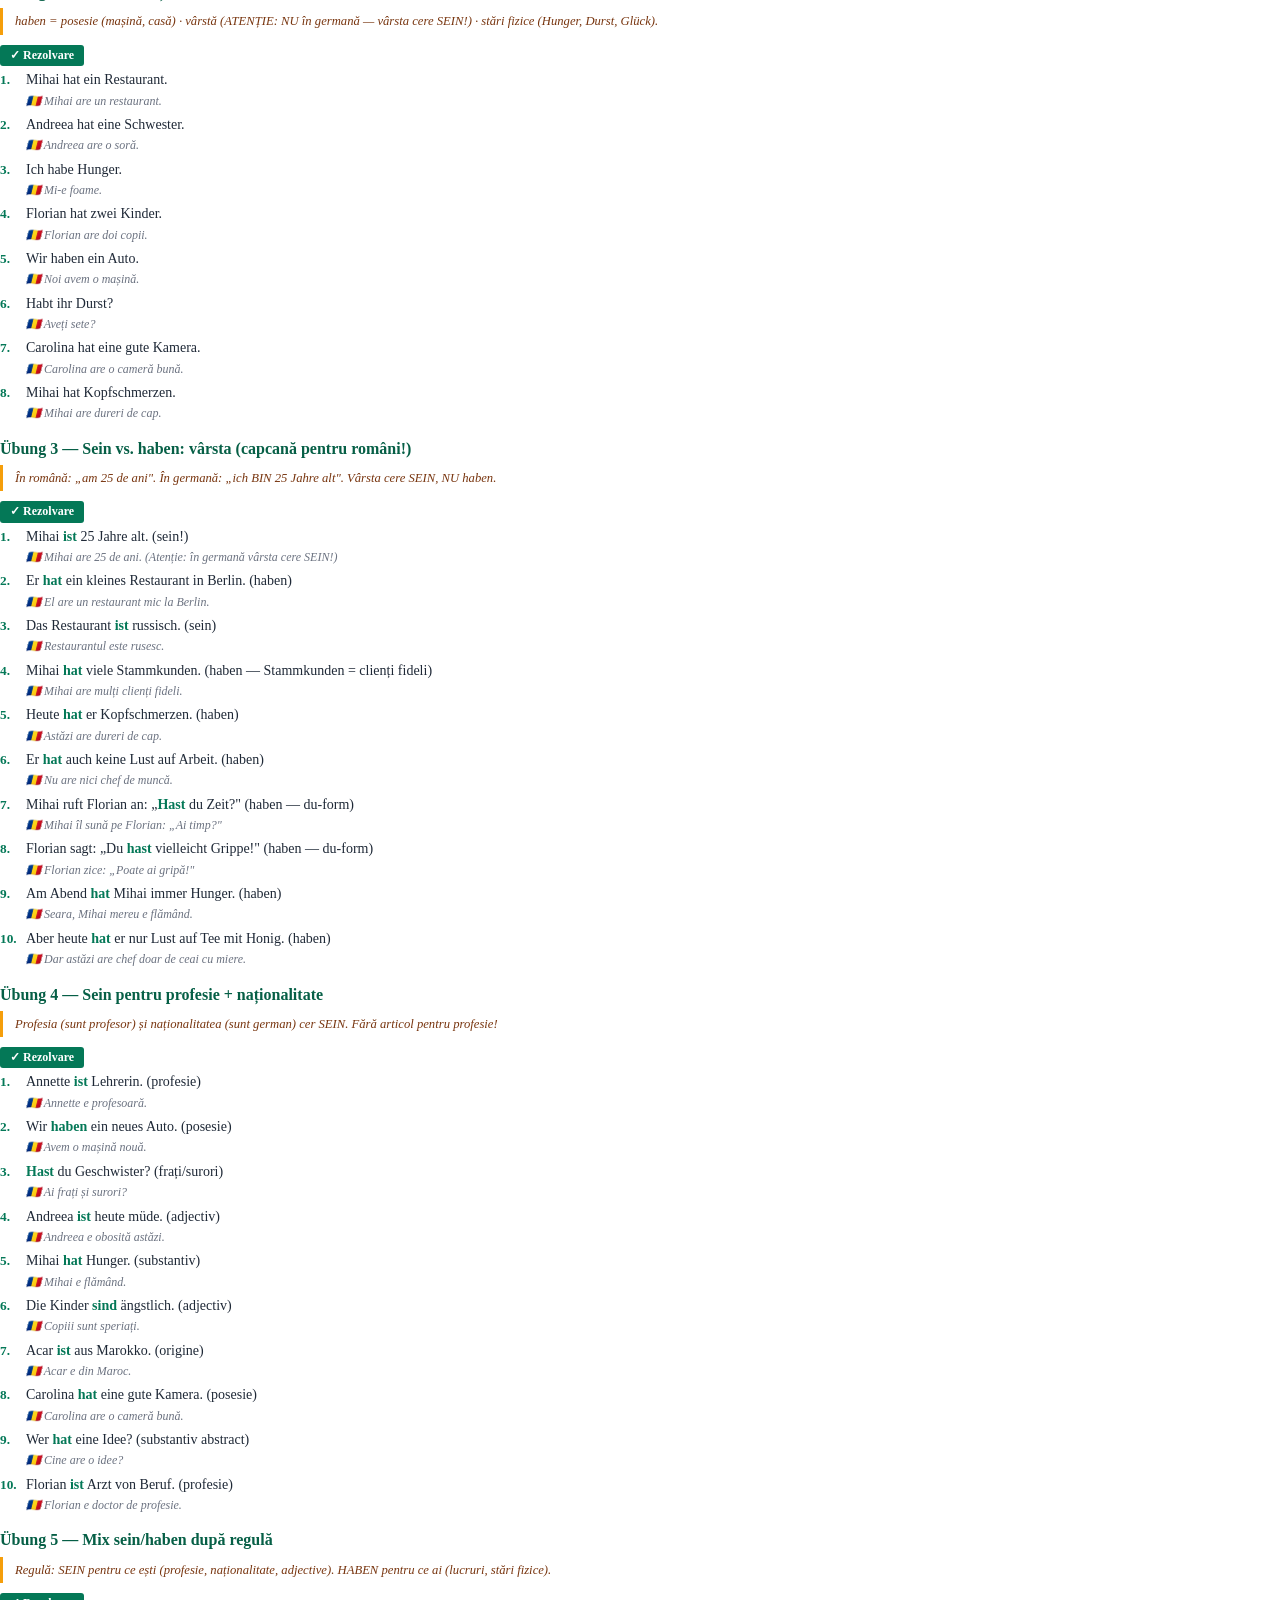
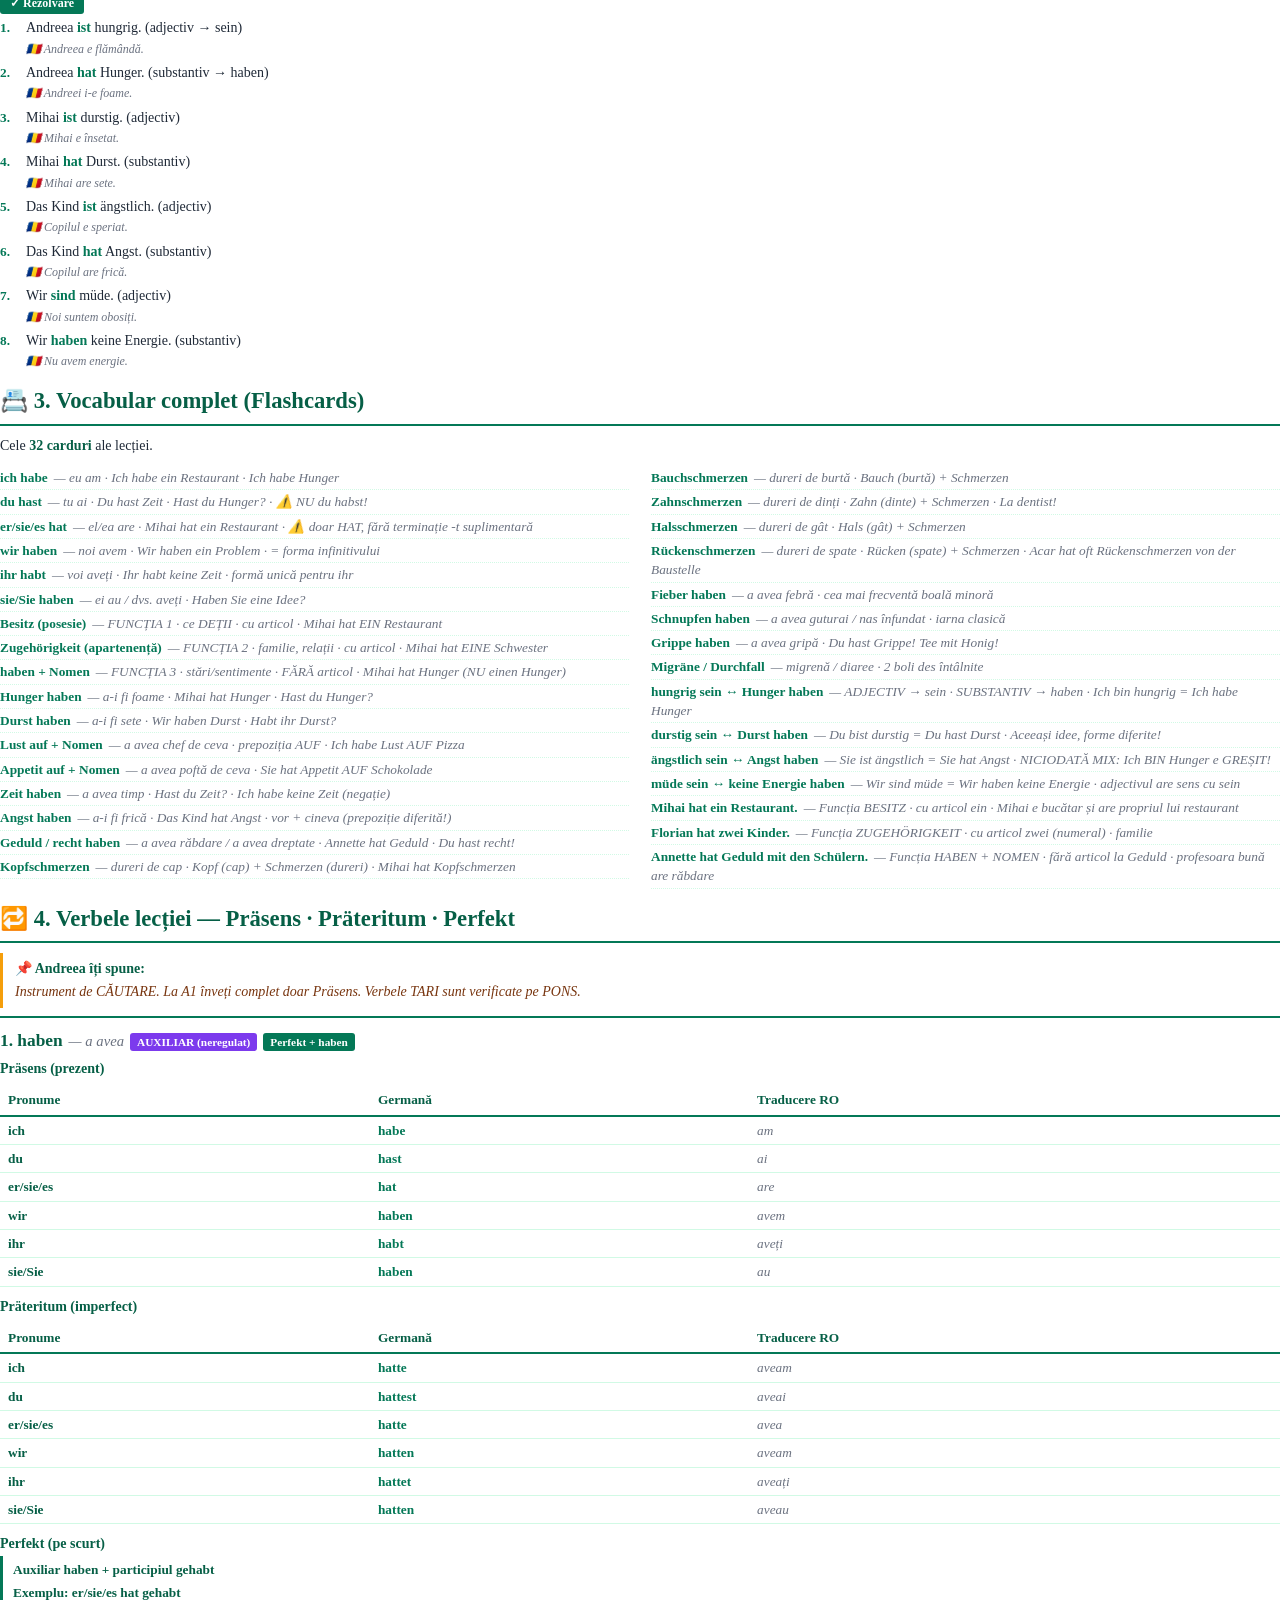
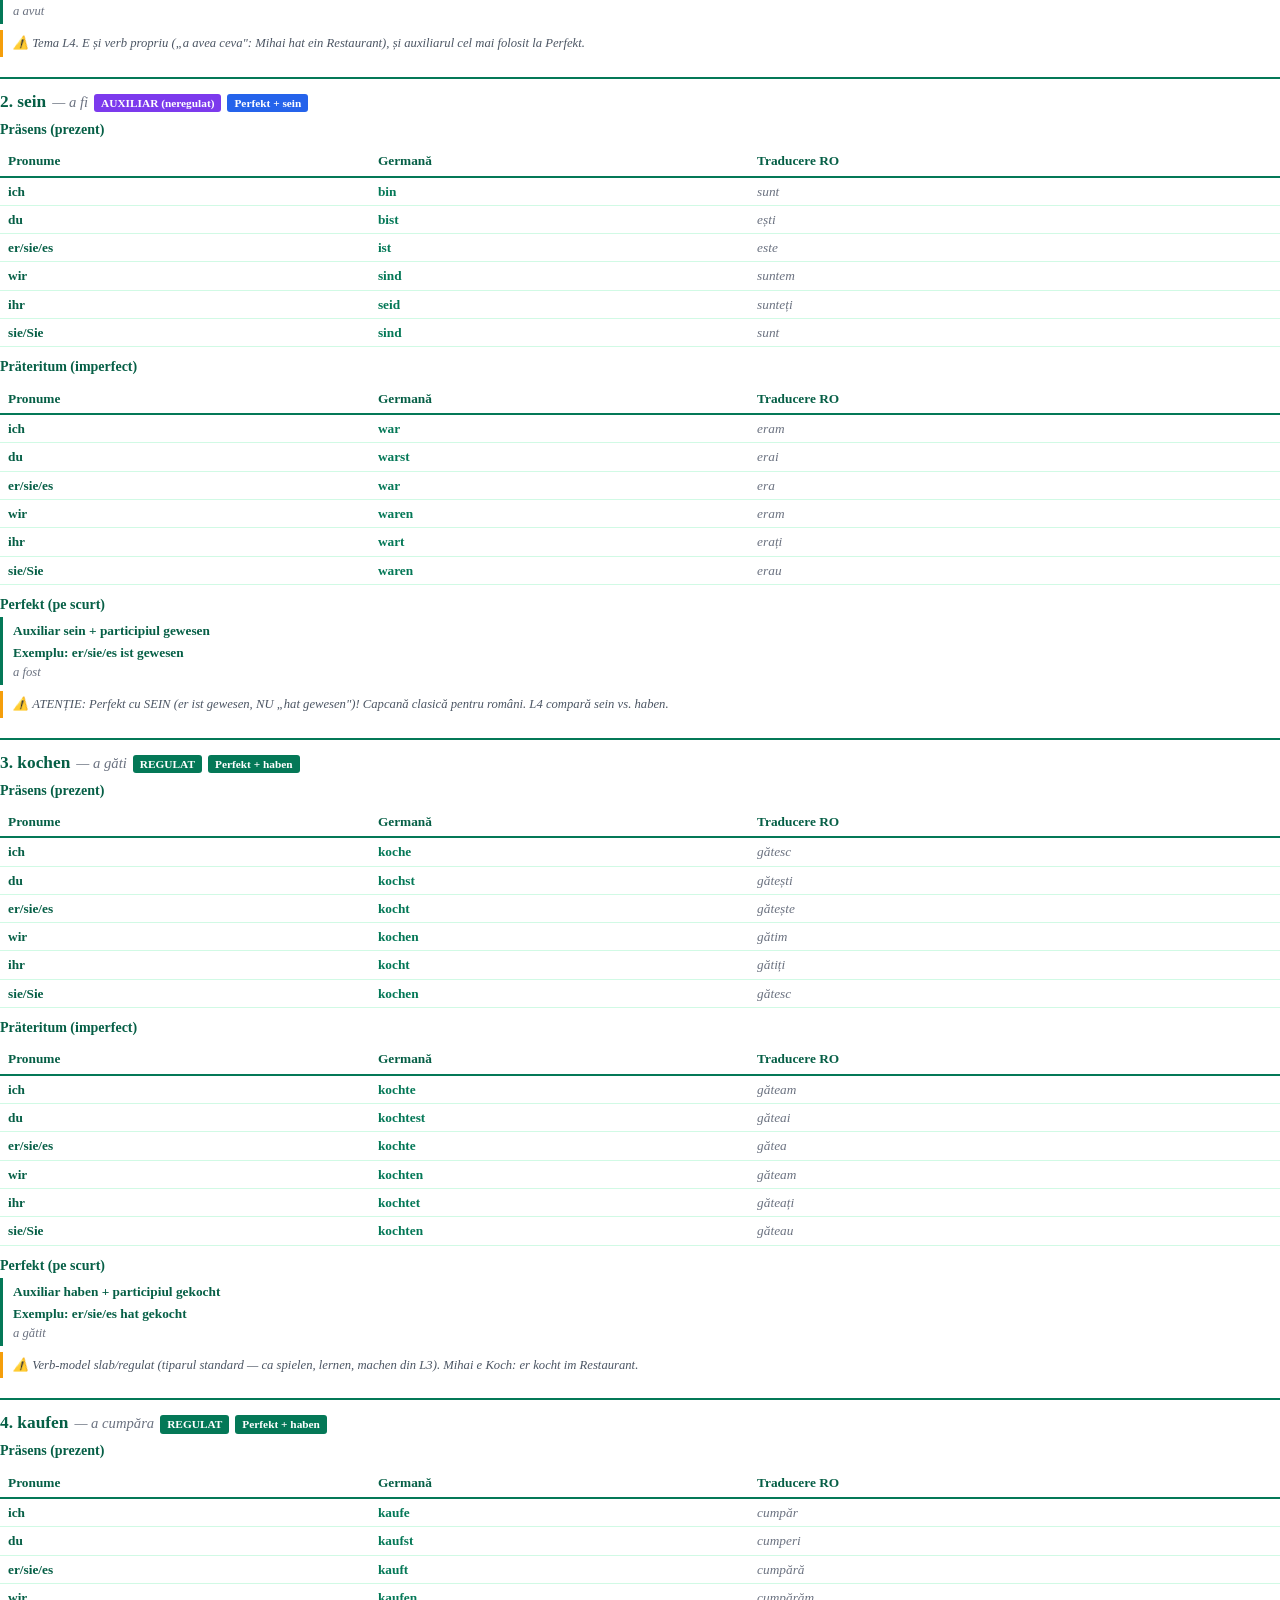
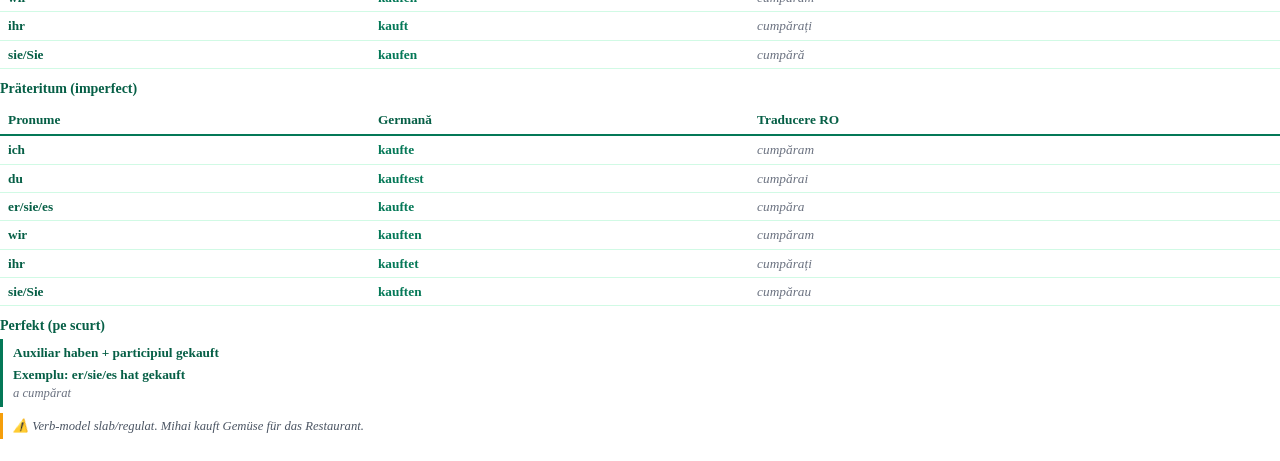
==== commit e426745f: "Adauga Schreibwerkstatt + corecteaza genitiv titlu (Mihais Restaurant) + regen PDF + scoate teaser C" ====
--- a/pdf.html
+++ b/pdf.html
@@ -3,10 +3,10 @@
 <head>
     <meta charset="UTF-8">
     <meta name="robots" content="noindex, nofollow">
-    <title>Mihai hat ein Restaurant · Claudia Toth · A1.1 · Lecția 4</title>
+    <title>Mihais Restaurant · Claudia Toth · A1.1 · Lecția 4</title>
     <style>
         @page { size: A4; margin: 22mm 18mm 22mm 18mm;
-            @bottom-center { content: "ʚଓ Claudia Toth · Mihai hat ein Restaurant · A1.1 · Lecția 4 din 10 · © 2026 — Toate drepturile rezervate · pag. " counter(page) " / " counter(pages); font-size: 8.5pt; color: #047857; font-family: 'Georgia', 'Times New Roman', serif; }
+            @bottom-center { content: "ʚଓ Claudia Toth · Mihais Restaurant · A1.1 · Lecția 4 din 10 ·© 2026 — Toate drepturile rezervate · pag. " counter(page) " / " counter(pages); font-size: 8.5pt; color: #047857; font-family: 'Georgia', 'Times New Roman', serif; }
         }
         @page :first { margin: 0; @bottom-center { content: ""; } }
         * { box-sizing: border-box; margin: 0; padding: 0; }
@@ -96,7 +96,7 @@
 <div class="cover">
     <div class="cover-symbol">ʚଓ</div>
     <hr class="cover-divider">
-    <h1 class="cover-title">Mihai hat ein Restaurant</h1>
+    <h1 class="cover-title">Mihais Restaurant</h1>
     <hr class="cover-divider">
     <p class="cover-subtitle">Verbul „haben" + sein vs. haben + expresii fixe (Hunger, Durst...)</p>
     <p class="cover-level">Nivel A1.1 — Annettes Deutschkurs</p>
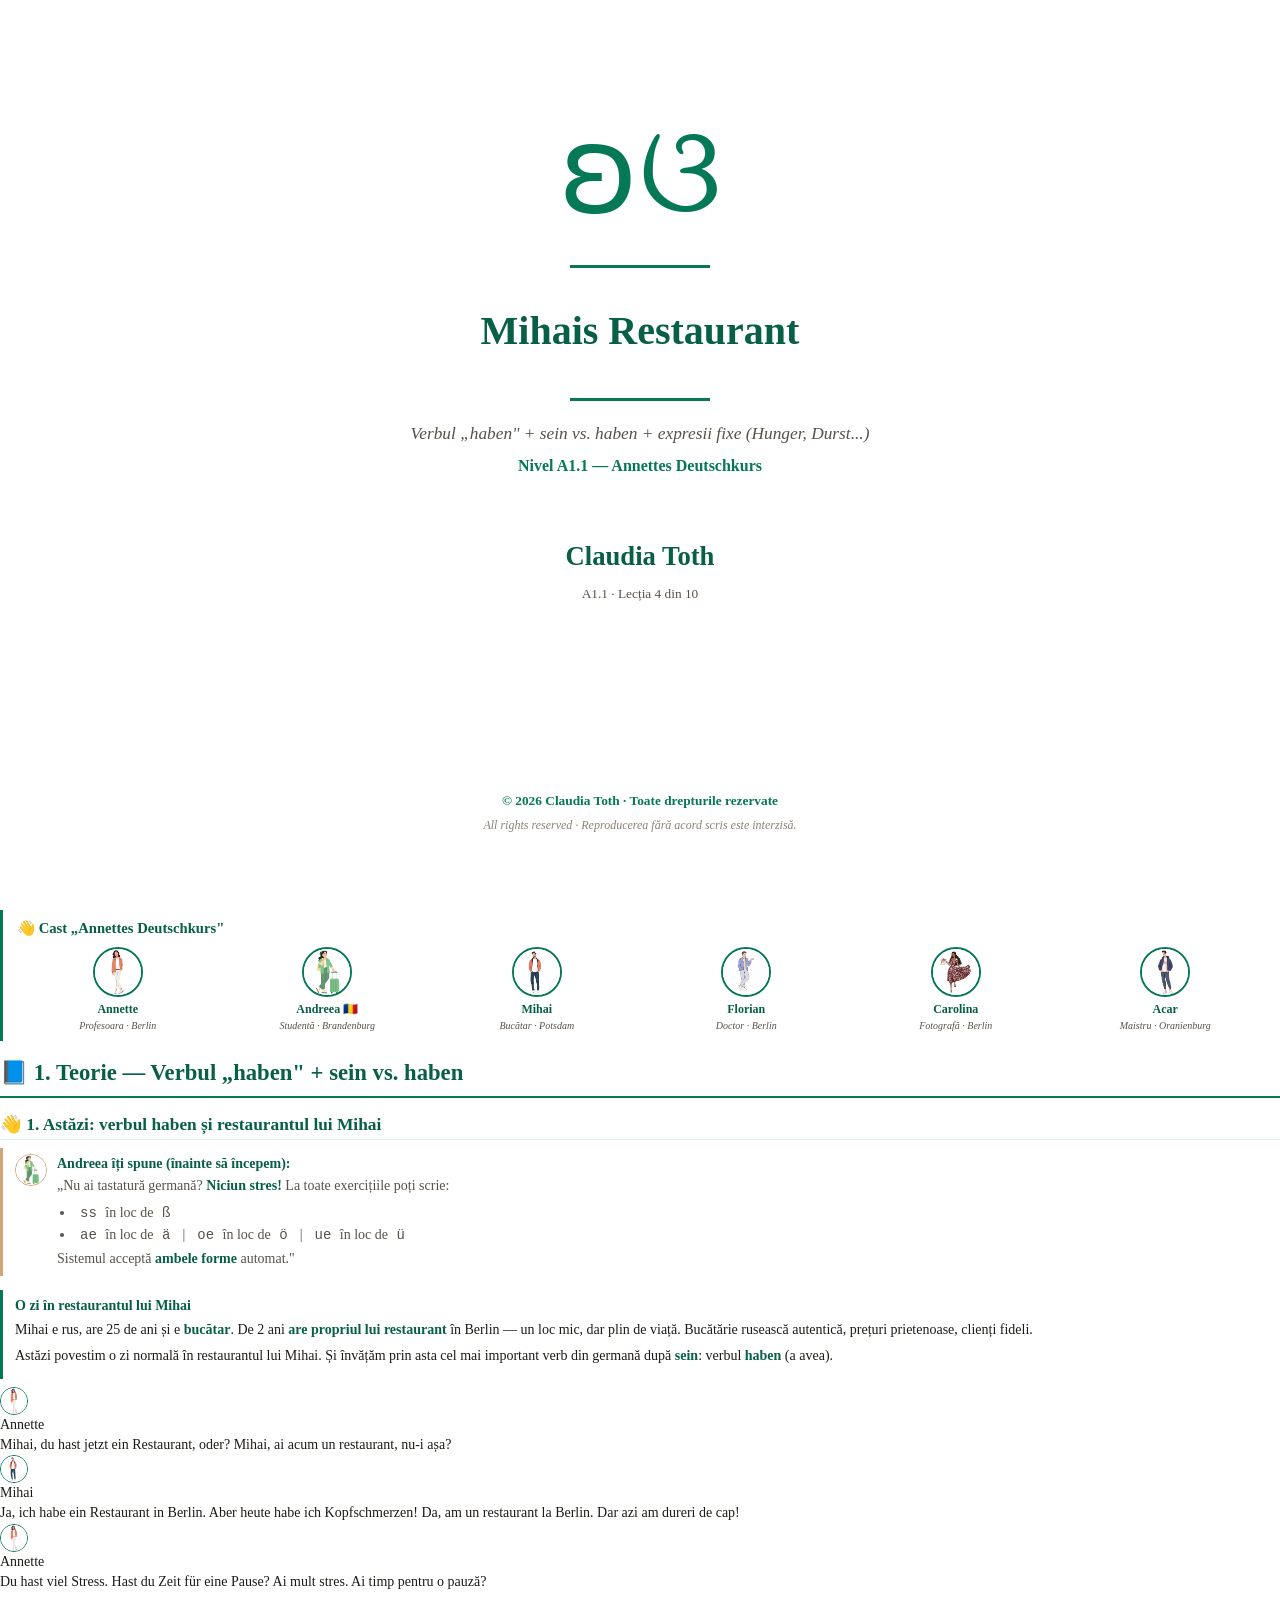
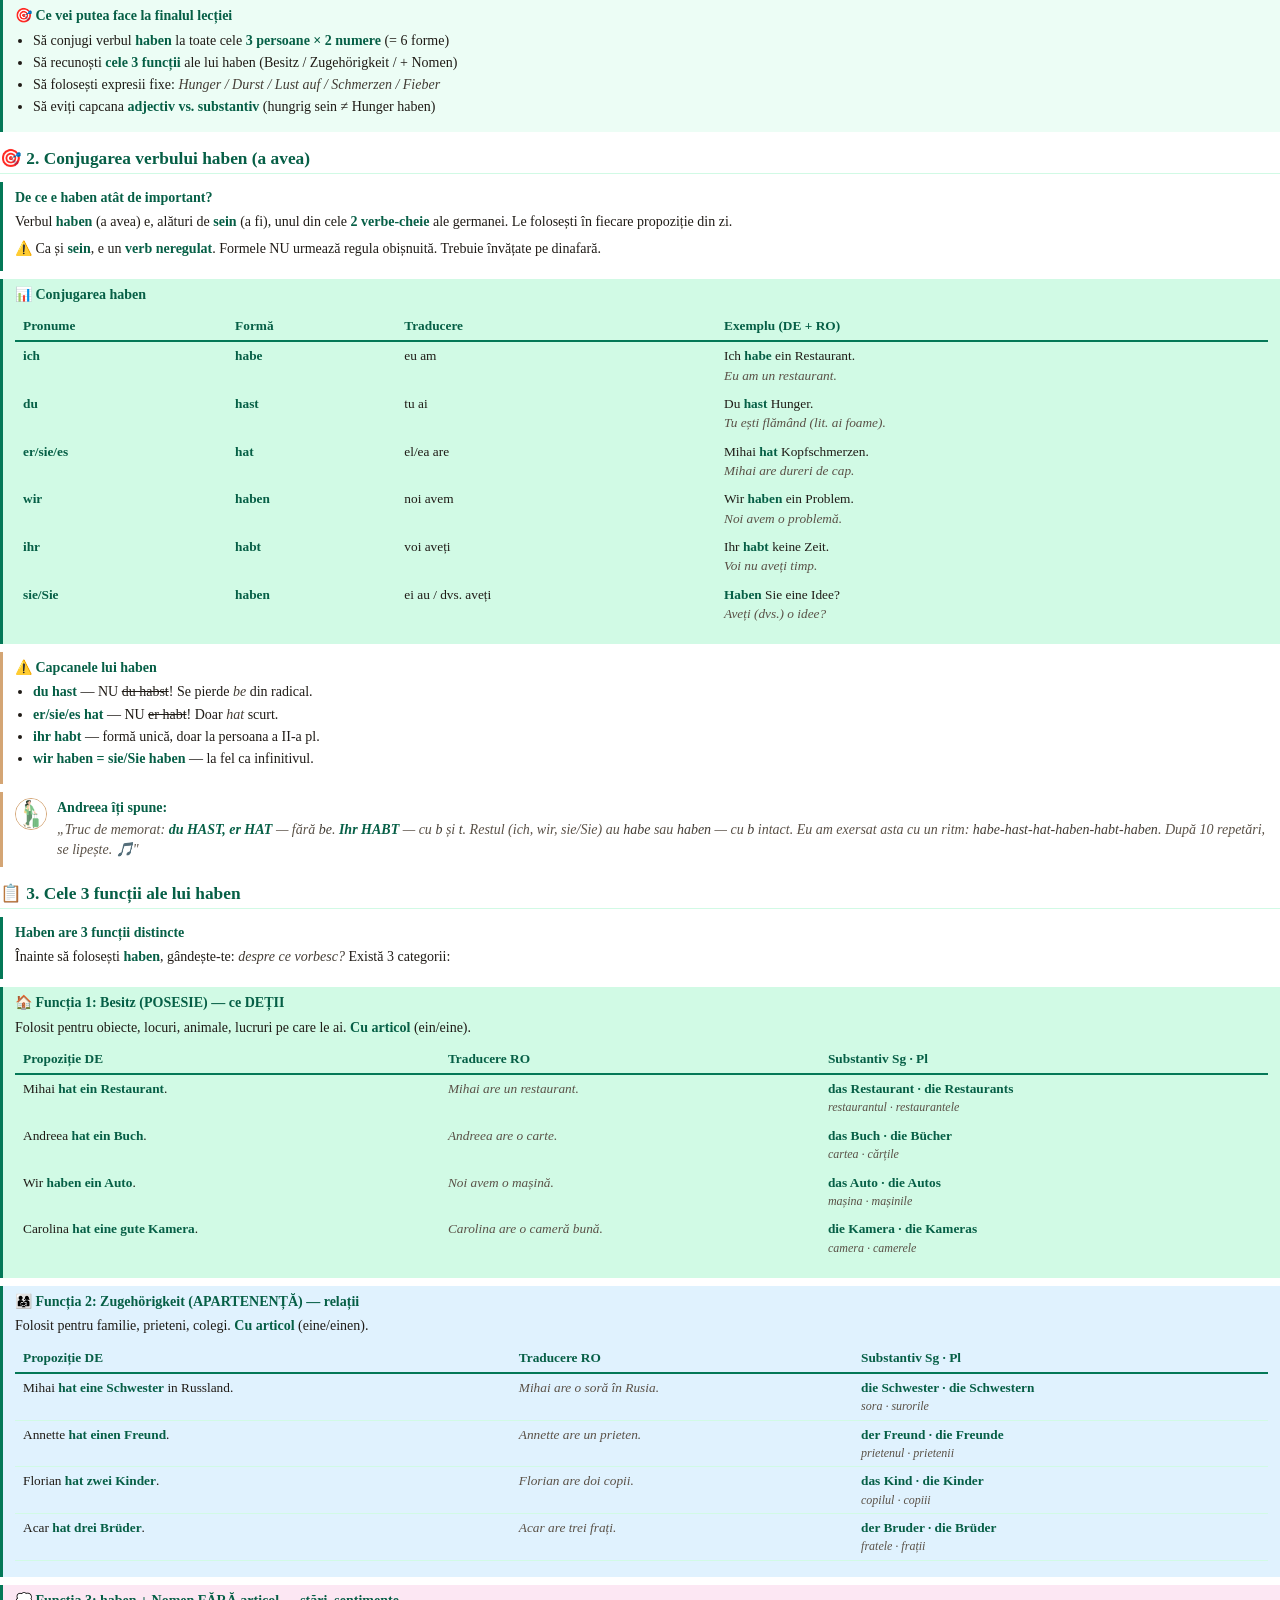
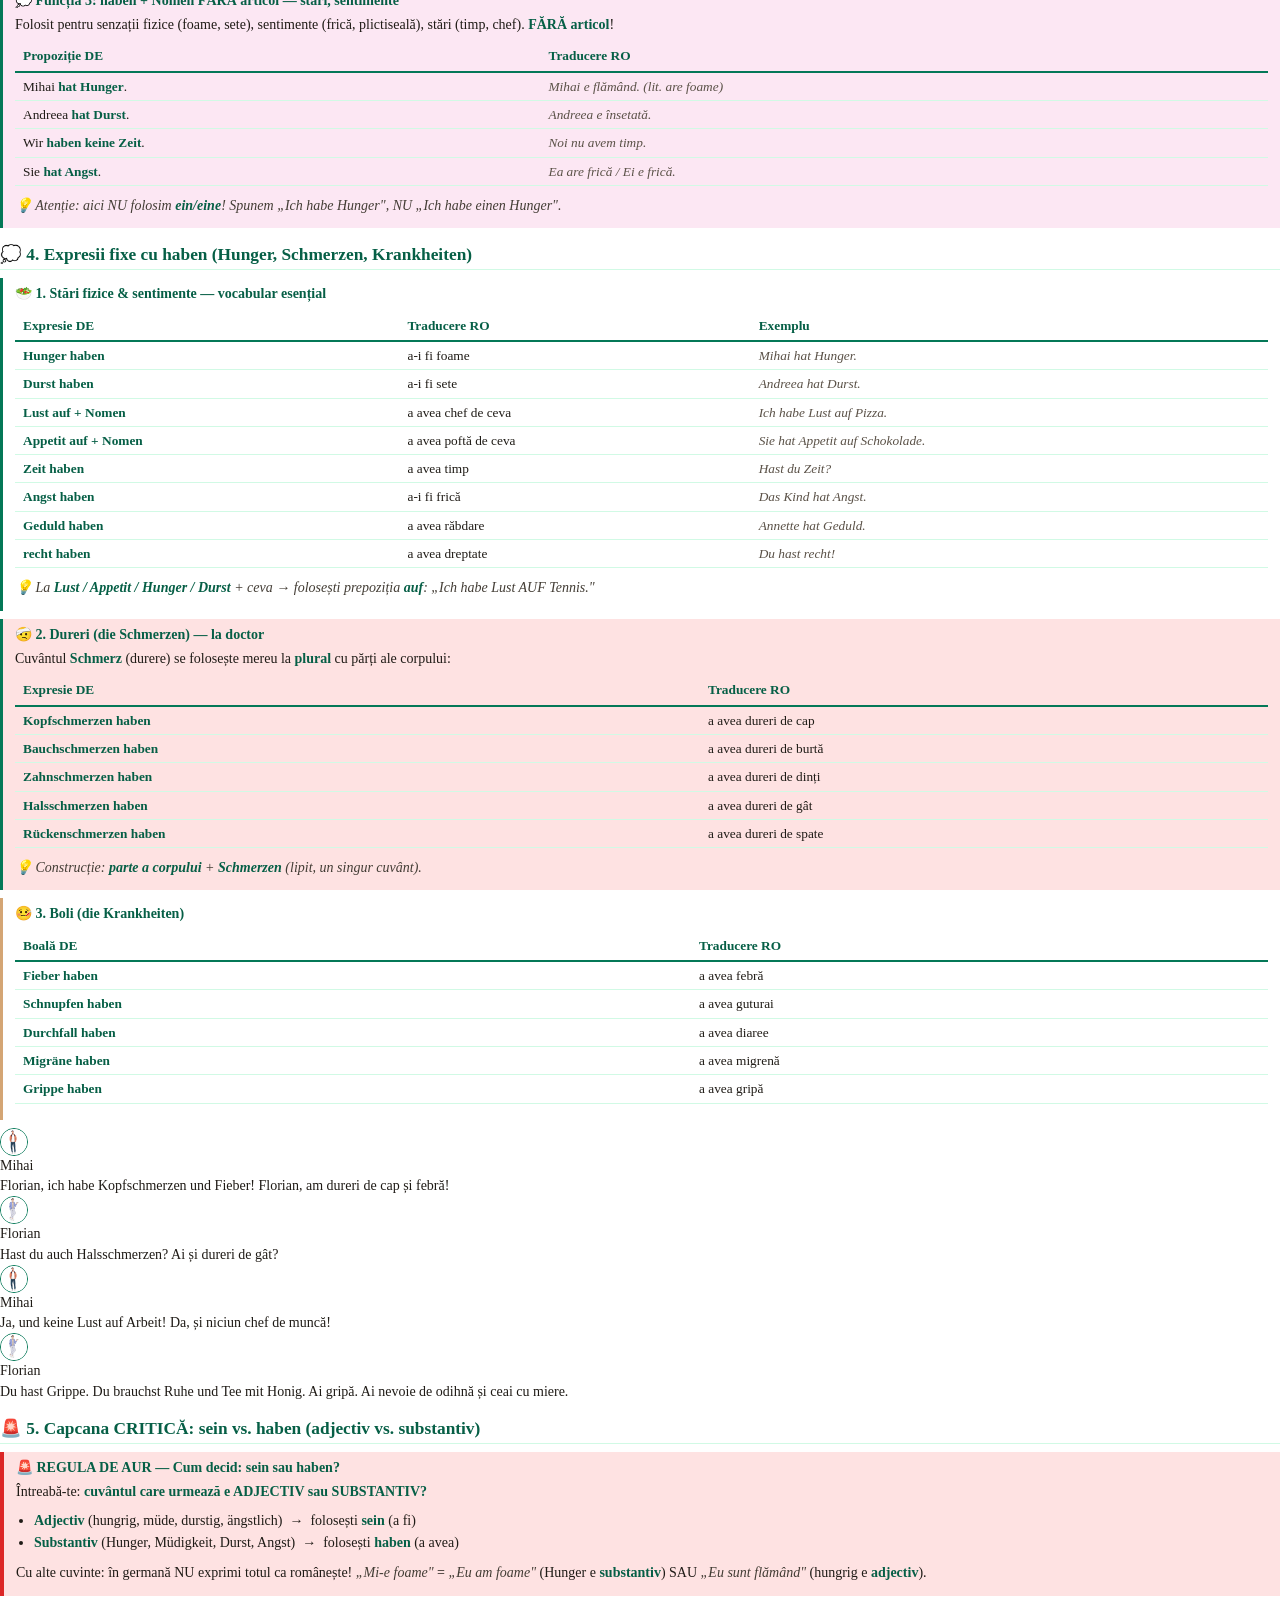
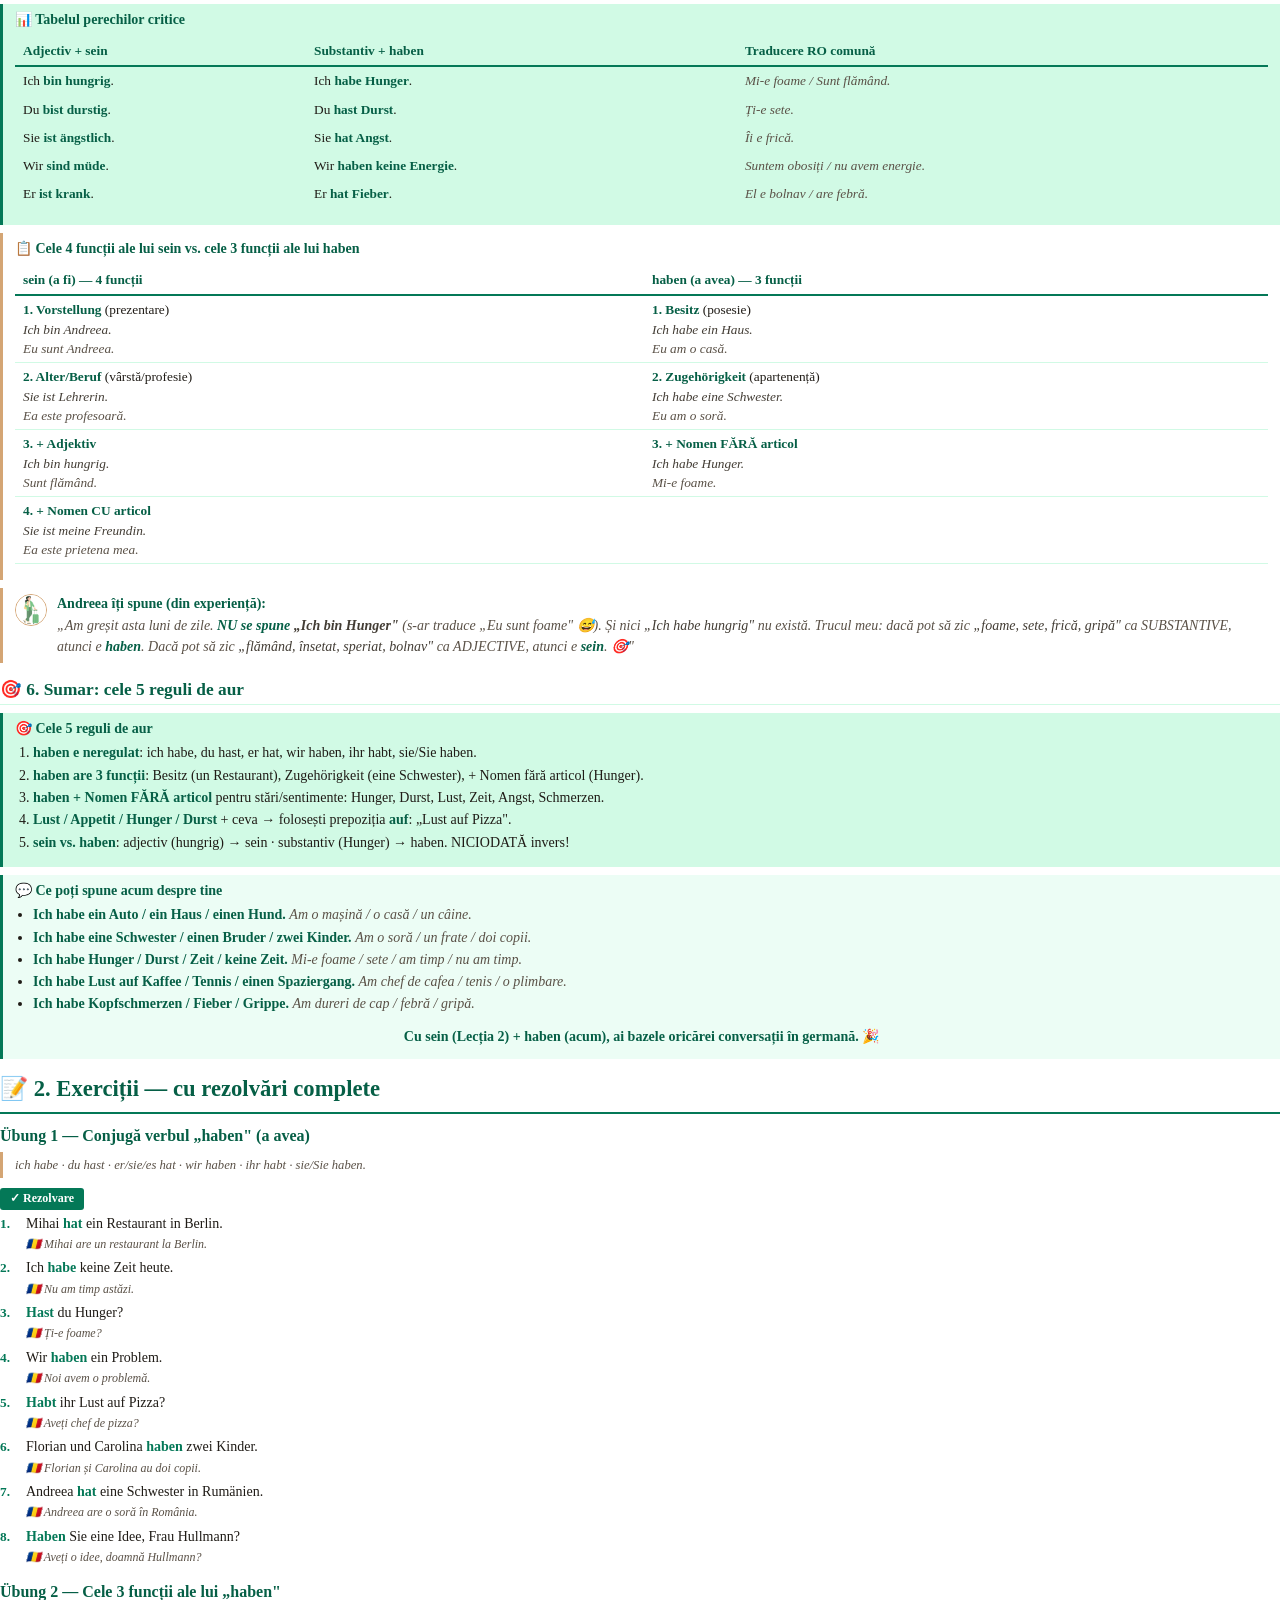
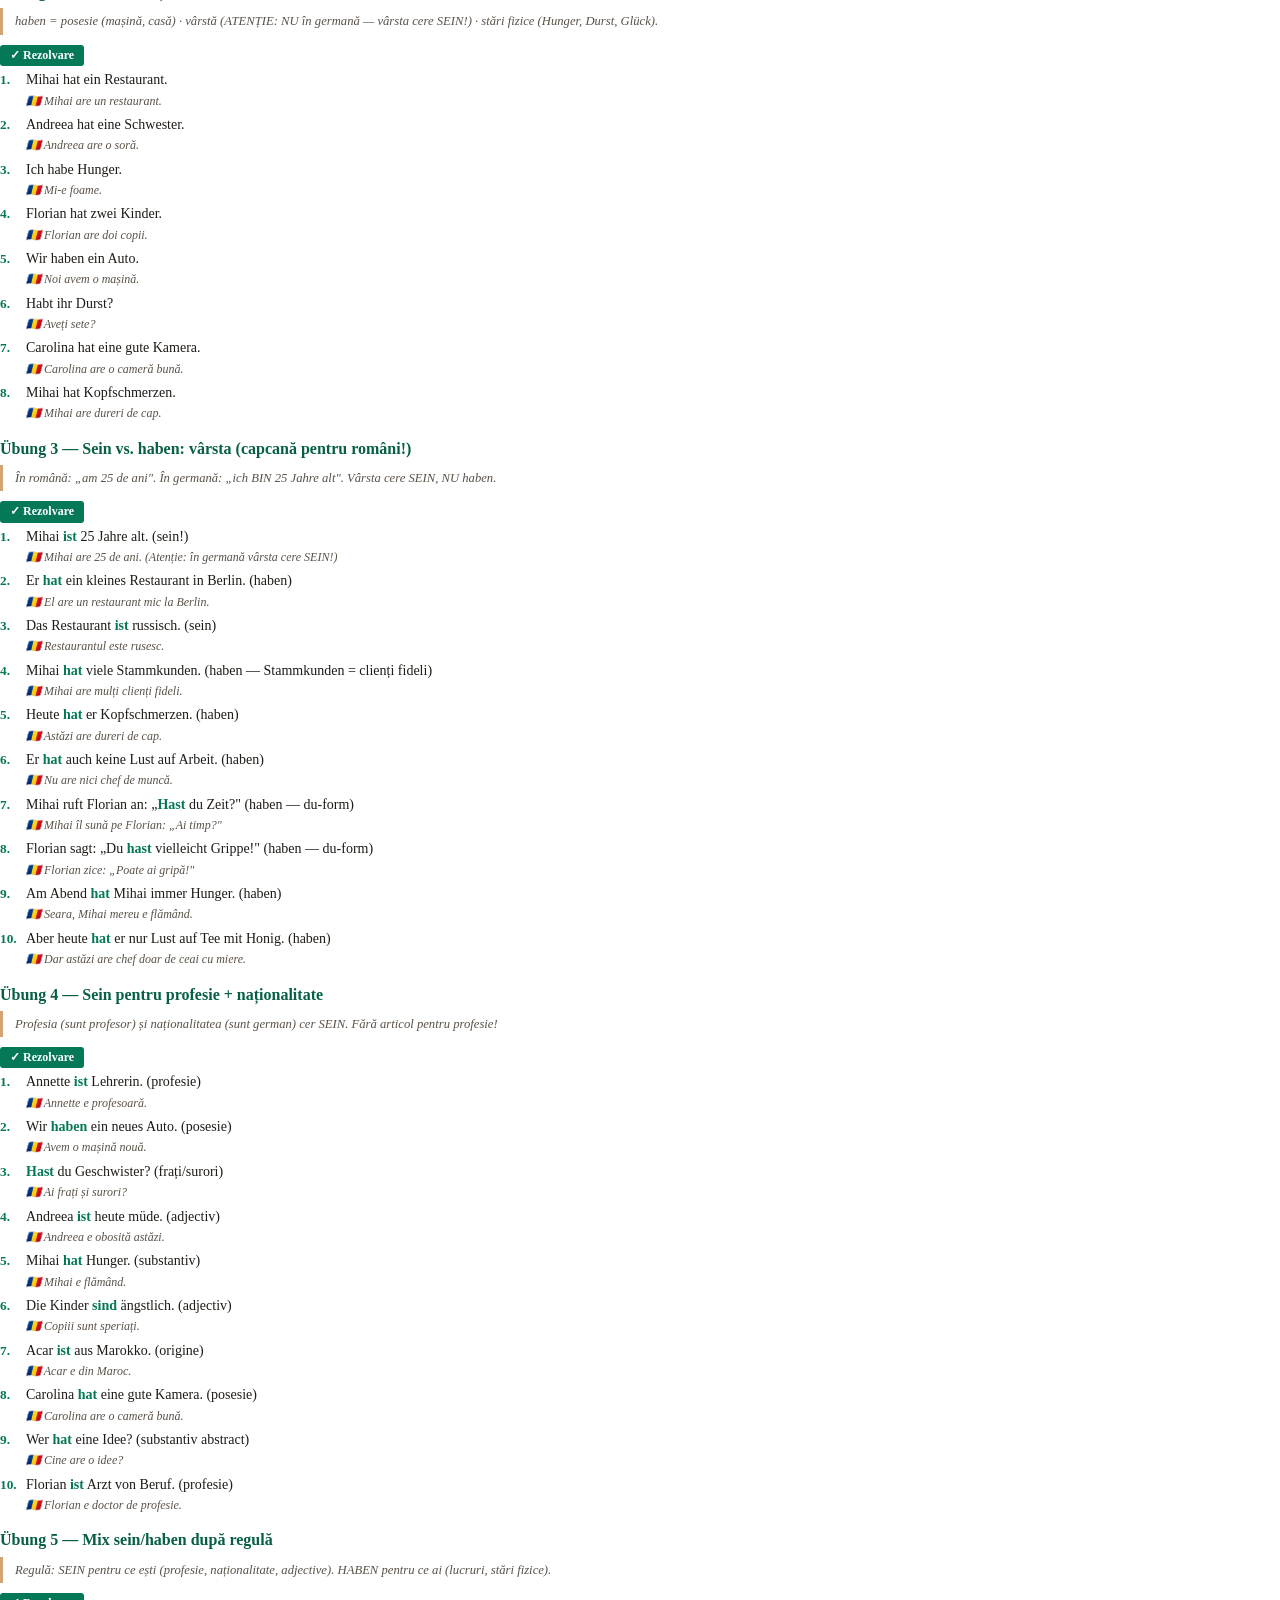
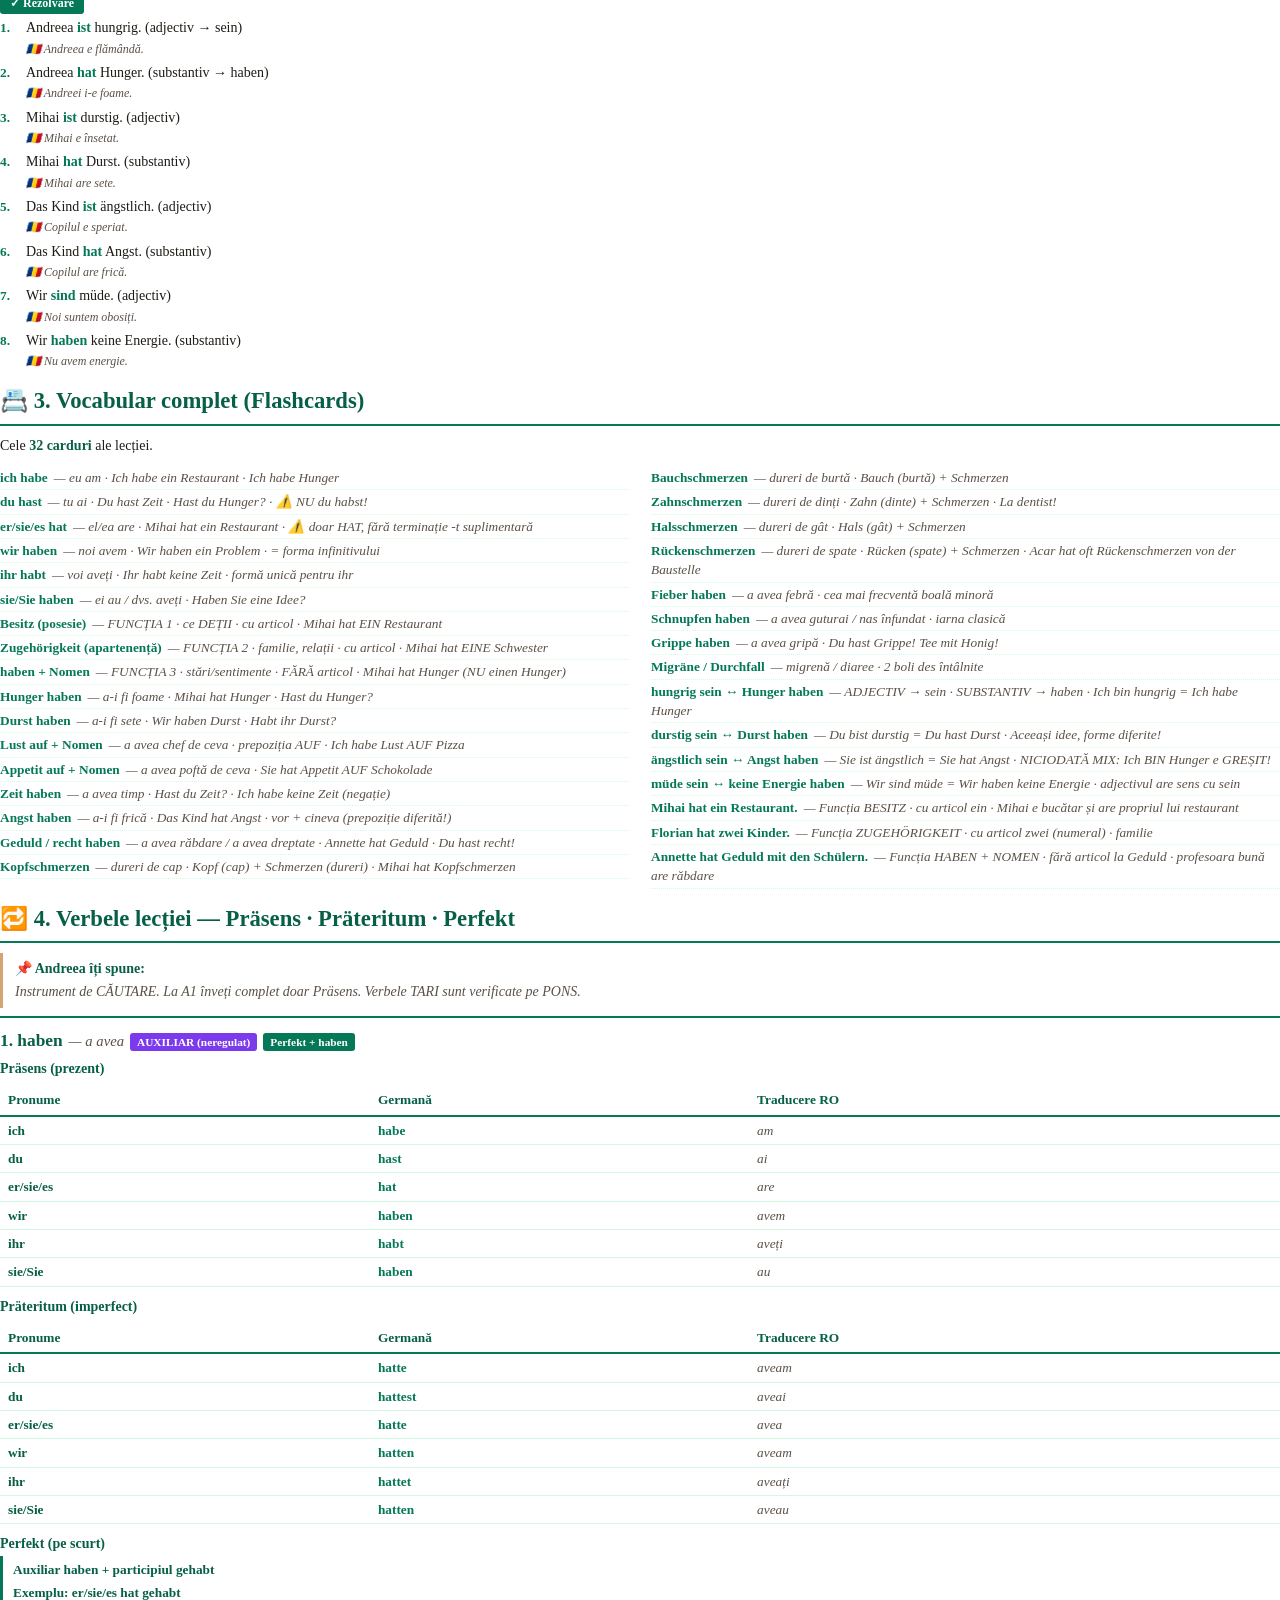
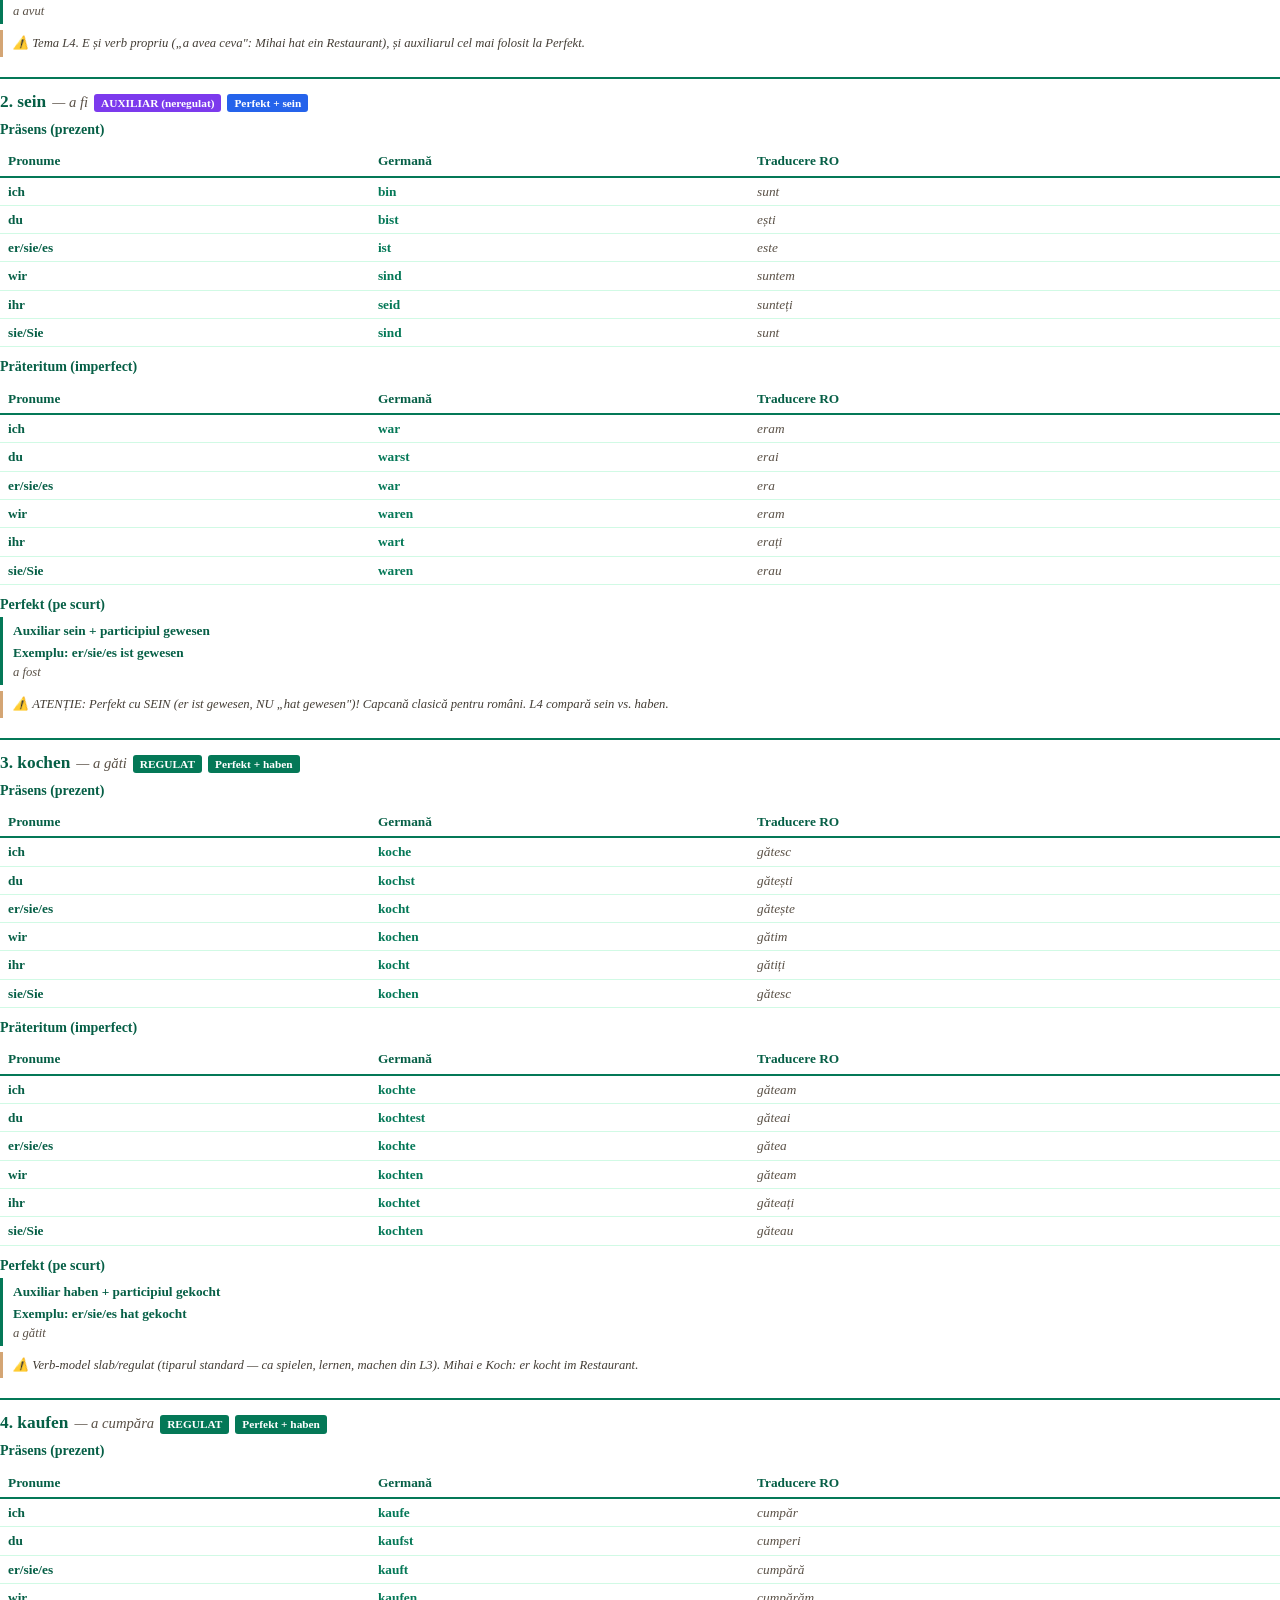
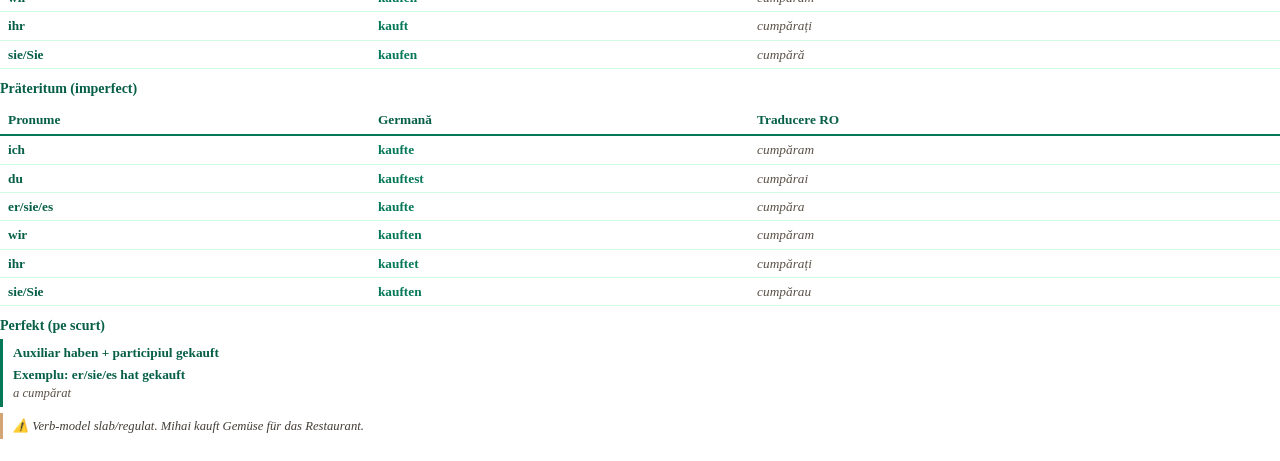
==== commit ee86ab27: "Rebrand v2 culori: crem + auriu + emerald (mustar v1 eliminat) + PDF regenerat Co-Authored-By: Claud" ====
--- a/pdf.html
+++ b/pdf.html
@@ -10,42 +10,42 @@
         }
         @page :first { margin: 0; @bottom-center { content: ""; } }
         * { box-sizing: border-box; margin: 0; padding: 0; }
-        body { font-family: 'Georgia', 'Times New Roman', serif; color: #1f2937; line-height: 1.45; font-size: 10.5pt; -webkit-print-color-adjust: exact; print-color-adjust: exact; }
+        body { font-family: 'Georgia', 'Times New Roman', serif; color: #1F1B16; line-height: 1.45; font-size: 10.5pt; -webkit-print-color-adjust: exact; print-color-adjust: exact; }
         .cover { width: 100%; min-height: 100vh; padding: 80px 60px 60px; text-align: center; display: flex; flex-direction: column; align-items: center; justify-content: flex-start; page-break-after: always; }
         .cover-symbol { font-size: 90pt; color: #047857; line-height: 1; margin: 30px 0 15px; font-family: 'Segoe UI Emoji', 'Segoe UI', sans-serif; }
         .cover-divider { width: 140px; height: 3px; background: #047857; margin: 20px 0; border: none; }
         .cover-title { font-size: 30pt; color: #065f46; font-weight: bold; margin: 14px 0 18px; font-family: 'Georgia', serif; }
-        .cover-subtitle { font-size: 13pt; color: #6b7280; font-style: italic; margin-bottom: 8px; }
+        .cover-subtitle { font-size: 13pt; color: #5A5147; font-style: italic; margin-bottom: 8px; }
         .cover-level { font-size: 12pt; color: #047857; font-weight: bold; margin-bottom: 60px; }
         .cover-author { font-size: 20pt; color: #065f46; font-weight: bold; margin-bottom: 8px; }
-        .cover-series { font-size: 10pt; color: #6b7280; margin-bottom: 80px; }
+        .cover-series { font-size: 10pt; color: #5A5147; margin-bottom: 80px; }
         .cover-copyright { margin-top: auto; font-size: 10pt; color: #047857; font-weight: 600; }
-        .cover-notice { font-size: 9pt; color: #9ca3af; font-style: italic; margin-top: 6px; }
+        .cover-notice { font-size: 9pt; color: #8a8175; font-style: italic; margin-top: 6px; }
         .content { padding: 0; }
         h1.chapter { color: #065f46; padding: 0 0 6px 0; font-size: 17pt; margin: 14px 0 10px; border-bottom: 2px solid #047857; font-family: 'Georgia', serif; page-break-after: avoid; }
         h2.sub-chapter { color: #065f46; font-size: 13pt; margin: 14px 0 6px; padding-bottom: 2px; border-bottom: 1px solid #d1fae5; font-family: 'Georgia', serif; page-break-after: avoid; }
         p { margin-bottom: 6px; }
         strong { color: #065f46; }
-        em { color: #4b5563; font-style: italic; }
+        em { color: #433d35; font-style: italic; }
         ul, ol { margin: 4px 0 8px 22px; }
         li { margin-bottom: 2px; }
         .theory-box { background: transparent; border-left: 3px solid #047857; padding: 6px 12px; margin: 8px 0; page-break-inside: avoid; }
         .theory-box h4 { color: #065f46; font-size: 10.5pt; margin-bottom: 4px; }
         .info-box { border-left-color: #3b82f6; }
-        .warn-box { border-left-color: #f59e0b; }
+        .warn-box { border-left-color: #D4A574; }
         .example-box { border-left: 2px dashed #047857; padding: 4px 12px; margin: 4px 0; page-break-inside: avoid; }
         .example-box .de { color: #065f46; font-weight: 600; }
-        .example-box .ro { color: #6b7280; font-style: italic; font-size: 9.5pt; margin-top: 1px; }
+        .example-box .ro { color: #5A5147; font-style: italic; font-size: 9.5pt; margin-top: 1px; }
         table { width: 100%; border-collapse: collapse; margin: 6px 0 10px; font-size: 10pt; page-break-inside: avoid; }
         table thead { background: transparent; }
         table th { padding: 5px 8px; text-align: left; font-weight: bold; color: #065f46; border-bottom: 2px solid #047857; }
         table td { padding: 4px 8px; border-bottom: 1px solid #d1fae5; vertical-align: top; }
         td.verb { color: #047857; font-weight: bold; }
-        td.ro-text { color: #6b7280; font-style: italic; }
-        .ro-translation { display: block; color: #6b7280; font-style: italic; font-size: 9pt; margin-top: 1px; }
-        .andreea-note { border-left: 3px solid #f59e0b; padding: 6px 12px; margin: 8px 0; page-break-inside: avoid; font-style: italic; color: #78350f; display: flex; gap: 10px; align-items: flex-start; }
+        td.ro-text { color: #5A5147; font-style: italic; }
+        .ro-translation { display: block; color: #5A5147; font-style: italic; font-size: 9pt; margin-top: 1px; }
+        .andreea-note { border-left: 3px solid #D4A574; padding: 6px 12px; margin: 8px 0; page-break-inside: avoid; font-style: italic; color: #5A5147; display: flex; gap: 10px; align-items: flex-start; }
         .andreea-note .speaker { font-weight: bold; font-style: normal; color: #065f46; margin-bottom: 2px; }
-        .andreea-note-avatar { width: 32px; height: 32px; border-radius: 50%; object-fit: cover; flex-shrink: 0; border: 1.5px solid #f59e0b; }
+        .andreea-note-avatar { width: 32px; height: 32px; border-radius: 50%; object-fit: cover; flex-shrink: 0; border: 1.5px solid #D4A574; }
         .andreea-note-content { display: block; flex: 1; }
         .dialog-avatar { width: 28px; height: 28px; border-radius: 50%; object-fit: cover; border: 1.5px solid #047857; vertical-align: middle; margin-right: 6px; }
         .cast-banner { border-left: 3px solid #047857; padding: 8px 14px; margin: 10px 0 16px; page-break-inside: avoid; }
@@ -54,10 +54,10 @@
         .cast-card { text-align: center; font-size: 8.5pt; page-break-inside: avoid; }
         .cast-card img { width: 50px; height: 50px; border-radius: 50%; object-fit: cover; display: block; margin: 0 auto 4px; border: 2px solid #047857; }
         .cast-card .name { color: #065f46; font-weight: bold; font-size: 9pt; display: block; }
-        .cast-card .detail { color: #6b7280; font-style: italic; font-size: 7.5pt; display: block; }
+        .cast-card .detail { color: #5A5147; font-style: italic; font-size: 7.5pt; display: block; }
         .ex-block { margin-bottom: 14px; page-break-inside: avoid; }
         .ex-block h3 { color: #065f46; font-size: 12pt; margin-bottom: 5px; }
-        .ex-block .instruction { border-left: 3px solid #f59e0b; padding: 4px 12px; margin-bottom: 6px; font-size: 9.5pt; color: #78350f; font-style: italic; }
+        .ex-block .instruction { border-left: 3px solid #D4A574; padding: 4px 12px; margin-bottom: 6px; font-size: 9.5pt; color: #5A5147; font-style: italic; }
         .rezolvare-banner { display: inline-block; background: #047857; color: white; padding: 2px 10px; border-radius: 3px; font-size: 9pt; font-weight: bold; margin: 4px 0; -webkit-print-color-adjust: exact; print-color-adjust: exact; }
         .ex-item { display: flex; gap: 8px; margin-bottom: 5px; align-items: flex-start; }
         .ex-num { color: #047857; font-weight: bold; font-size: 10pt; flex-shrink: 0; min-width: 18px; }
@@ -66,17 +66,17 @@
         .ex-q { margin-bottom: 2px; }
         .ex-a { color: #047857; font-weight: bold; font-size: 10pt; margin-top: 2px; }
         .ex-a::before { content: "✓ Rezolvare: "; color: #065f46; }
-        .ex-explanation { color: #6b7280; font-size: 9pt; font-style: italic; margin-top: 1px; }
-        .options { margin-left: 14px; color: #4b5563; font-size: 9.5pt; }
+        .ex-explanation { color: #5A5147; font-size: 9pt; font-style: italic; margin-top: 1px; }
+        .options { margin-left: 14px; color: #433d35; font-size: 9.5pt; }
         .options .right { color: #047857; font-weight: bold; }
         .flashcards-grid { columns: 2; column-gap: 22px; margin-top: 8px; }
         .fc-row { break-inside: avoid; padding: 2px 0; border-bottom: 1px dotted #d1fae5; font-size: 10pt; }
         .fc-row .de { color: #047857; font-weight: bold; }
-        .fc-row .ro { color: #6b7280; font-style: italic; margin-left: 6px; }
+        .fc-row .ro { color: #5A5147; font-style: italic; margin-left: 6px; }
         .verb-card { border-top: 2px solid #047857; padding: 10px 0 8px 0; margin-bottom: 12px; page-break-inside: avoid; }
         .verb-card .vh { display: flex; align-items: baseline; flex-wrap: wrap; gap: 6px; margin-bottom: 6px; }
         .verb-card .vh .name { font-size: 13pt; color: #065f46; font-weight: bold; }
-        .verb-card .vh .ro { color: #6b7280; font-style: italic; font-size: 11pt; }
+        .verb-card .vh .ro { color: #5A5147; font-style: italic; font-size: 11pt; }
         .verb-card .vh .badge { display: inline-block; padding: 1px 7px; border-radius: 3px; font-size: 8.5pt; color: white; font-weight: bold; -webkit-print-color-adjust: exact; print-color-adjust: exact; }
         .verb-card .vh .badge.strong { background: #dc2626; }
         .verb-card .vh .badge.weak { background: #047857; }
@@ -86,8 +86,8 @@
         .verb-card h5 { color: #065f46; margin: 6px 0 2px; font-size: 10.5pt; }
         .verb-card .perfekt-box { border-left: 3px solid #047857; padding: 4px 10px; margin-top: 2px; font-size: 10pt; }
         .verb-card .perfekt-box .de { color: #065f46; font-weight: 600; }
-        .verb-card .perfekt-box .ro { color: #6b7280; font-style: italic; font-size: 9.5pt; }
-        .verb-card .note { font-size: 9.5pt; color: #4b5563; padding: 4px 10px; border-left: 3px solid #f59e0b; margin-top: 6px; font-style: italic; }
+        .verb-card .perfekt-box .ro { color: #5A5147; font-style: italic; font-size: 9.5pt; }
+        .verb-card .note { font-size: 9.5pt; color: #433d35; padding: 4px 10px; border-left: 3px solid #D4A574; margin-top: 6px; font-style: italic; }
         .new-section { page-break-before: always; }
     </style>
 </head>
